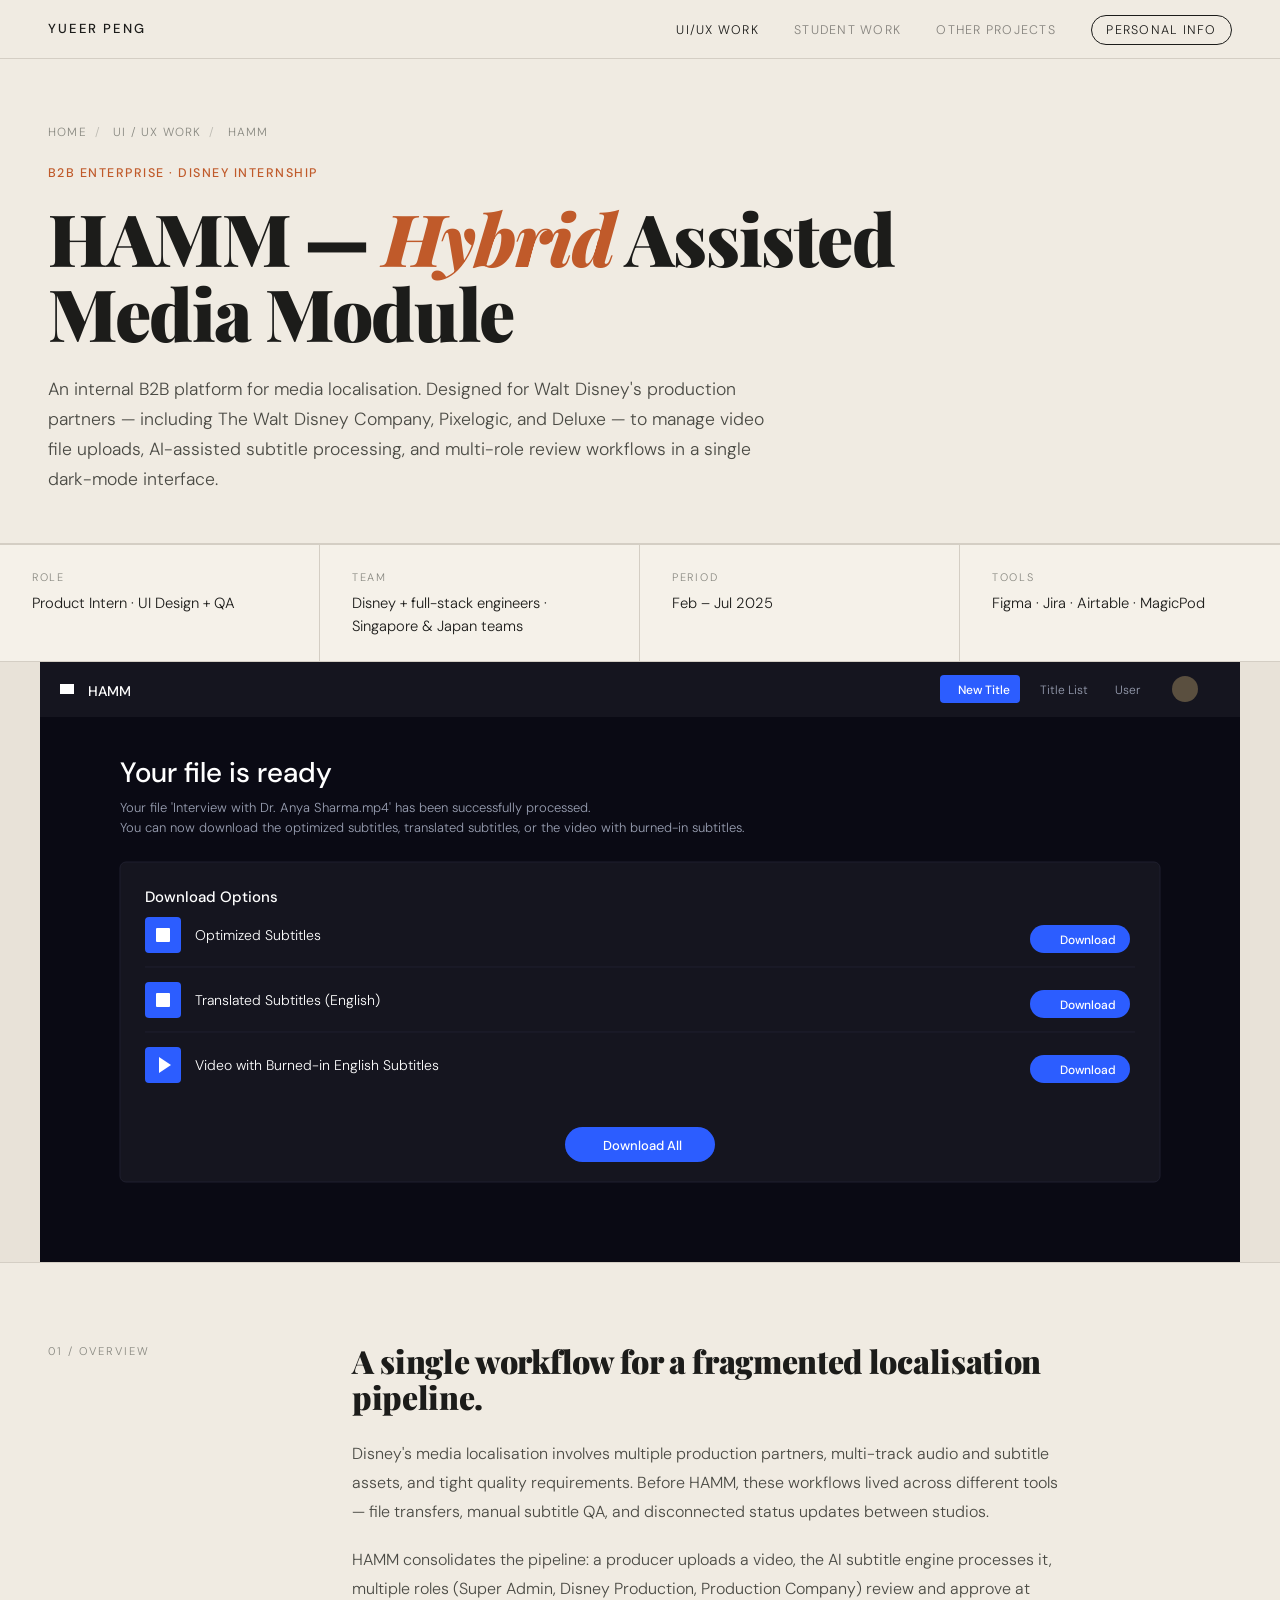
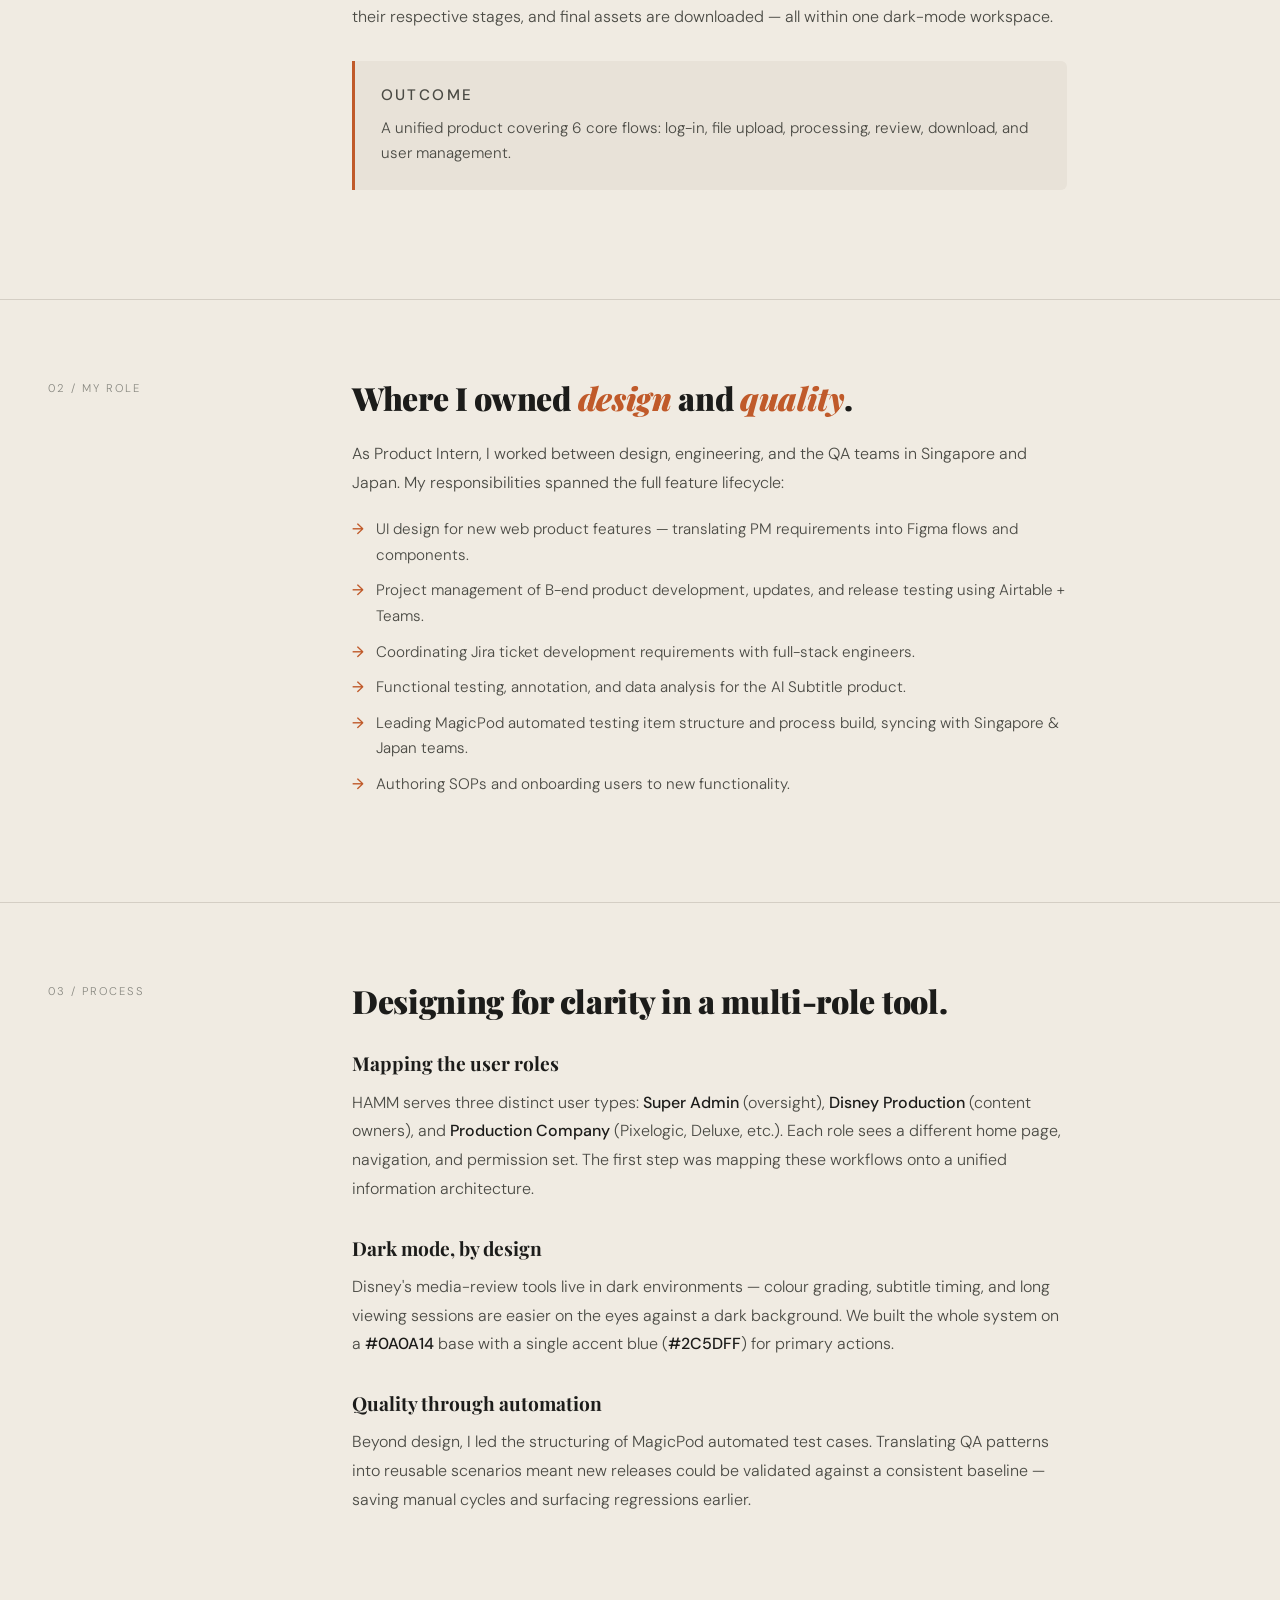
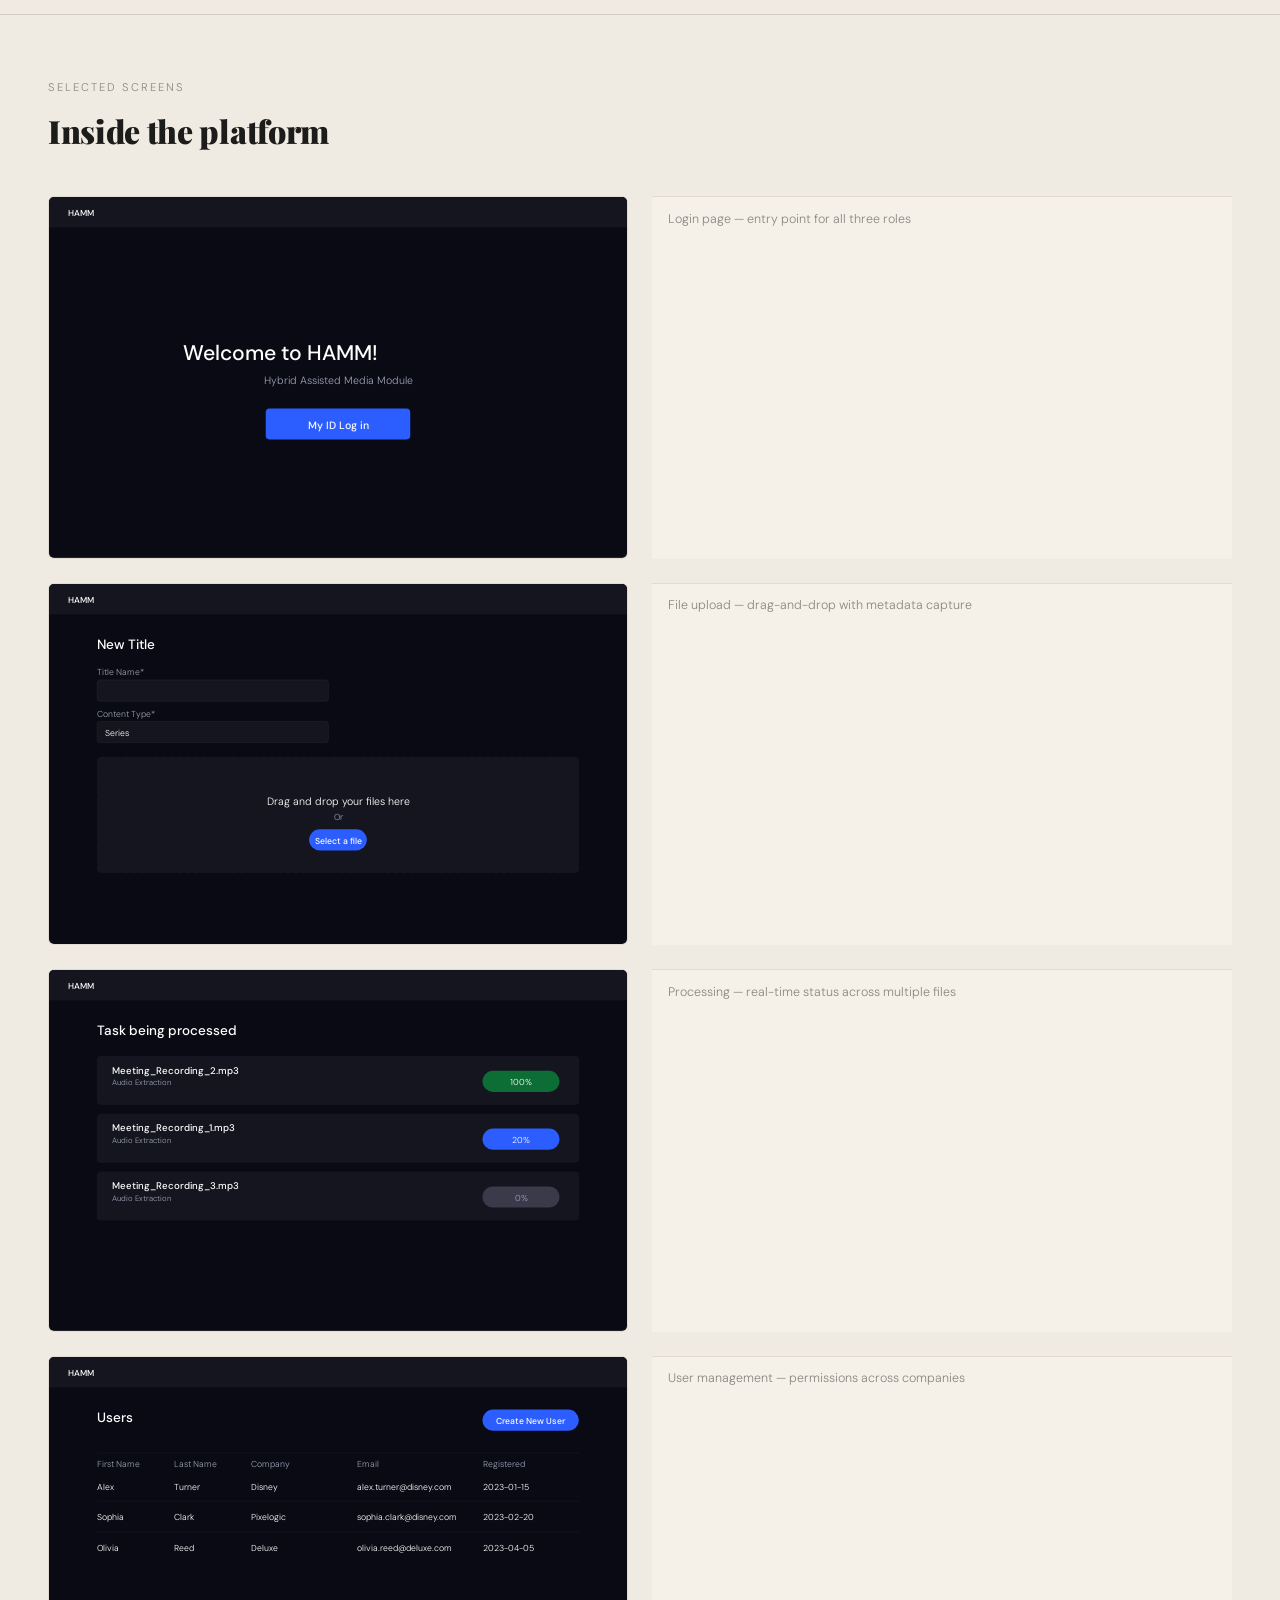
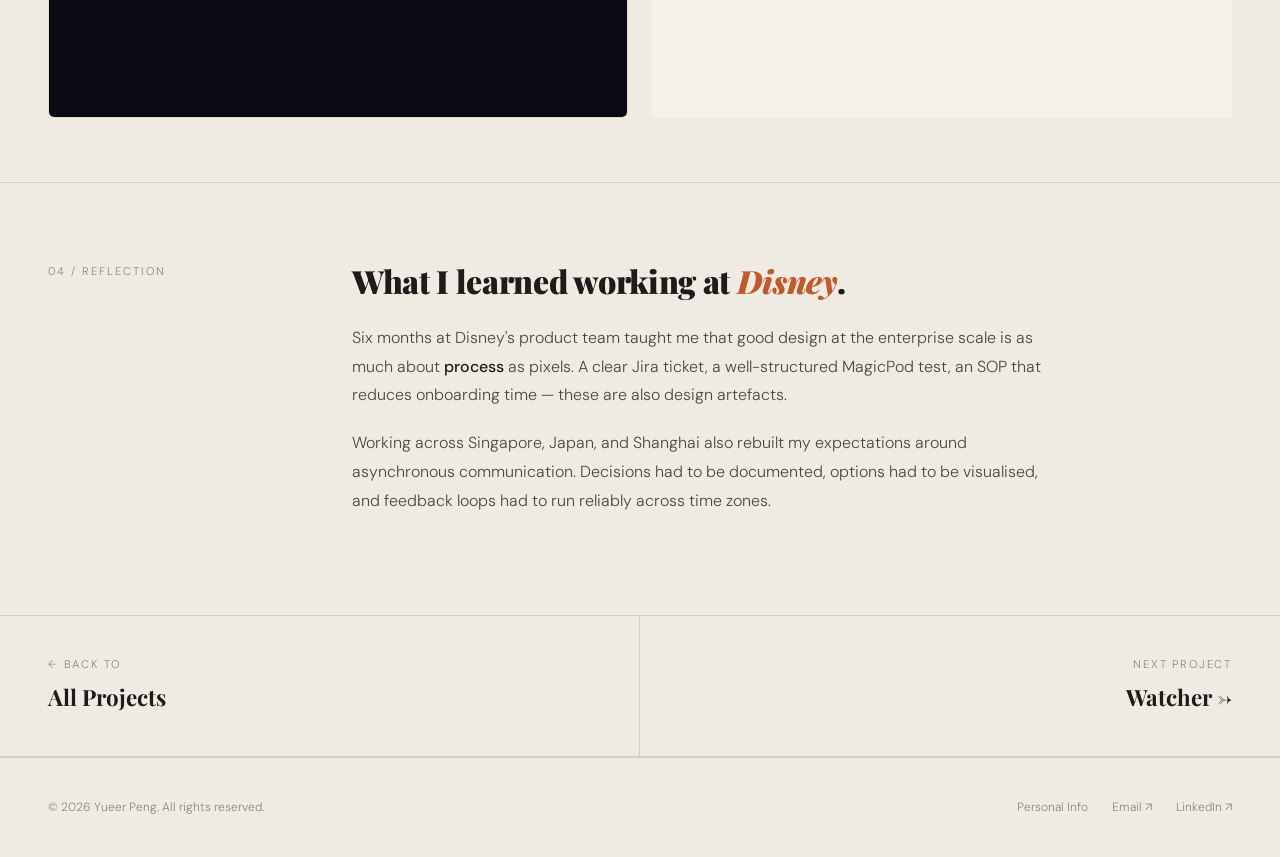
==== hamm.html @ 6745df53 "Add files via upload" ====
<!DOCTYPE html>
<html lang="en">
<head>
  <meta charset="UTF-8" />
  <meta name="viewport" content="width=device-width, initial-scale=1.0" />
  <title>HAMM — Yueer Peng</title>
  <link rel="preconnect" href="https://fonts.googleapis.com" />
  <link rel="preconnect" href="https://fonts.gstatic.com" crossorigin />
  <link href="https://fonts.googleapis.com/css2?family=Playfair+Display:ital,wght@0,700;0,900;1,900&family=DM+Sans:wght@300;400;500&display=swap" rel="stylesheet" />
  <style>
/* =========================================================
   Yueer Peng — Portfolio
   Shared stylesheet for all pages
   ========================================================= */

*, *::before, *::after { box-sizing: border-box; margin: 0; padding: 0; }

:root {
  --cream: #f0ebe2;
  --cream-soft: #f5f1e9;
  --cream-dark: #e8e2d8;
  --ink: #1c1c1a;
  --ink-mid: #4a4a44;
  --ink-muted: #888880;
  --accent: #c05a2a;
  --accent-soft: #e8d5c8;
  --border: #d4cec4;
  --border-soft: #e0dad0;
  --card: #e8e2d8;
}

html { scroll-behavior: smooth; }

body {
  background: var(--cream);
  color: var(--ink);
  font-family: 'DM Sans', sans-serif;
  font-weight: 300;
  line-height: 1.6;
  overflow-x: hidden;
}

/* =========================================================
   NAVIGATION
   ========================================================= */
nav.site-nav {
  position: sticky; top: 0; z-index: 100;
  display: flex; justify-content: space-between; align-items: center;
  padding: 1rem 3rem;
  border-bottom: 1px solid var(--border);
  background: var(--cream);
}
.nav-logo {
  font-weight: 500; font-size: 0.82rem;
  letter-spacing: 0.14em; text-transform: uppercase;
  text-decoration: none; color: var(--ink);
  transition: opacity 0.2s;
}
.nav-logo:hover { opacity: 0.65; }
.site-nav ul { list-style: none; display: flex; gap: 2.2rem; align-items: center; }
.site-nav ul a {
  text-decoration: none; color: var(--ink);
  font-size: 0.78rem; letter-spacing: 0.1em;
  text-transform: uppercase; opacity: 0.5;
  transition: opacity 0.2s;
}
.site-nav ul a:hover { opacity: 1; }
.site-nav ul a.active { opacity: 1; }
.nav-cta {
  font-size: 0.78rem !important; opacity: 1 !important;
  border: 1.5px solid var(--ink);
  border-radius: 99px;
  padding: 0.35rem 0.9rem;
  transition: background 0.2s, color 0.2s;
}
.nav-cta:hover { background: var(--ink); color: var(--cream); }

/* =========================================================
   COMMON: pills, buttons, links
   ========================================================= */
.pill {
  display: inline-block;
  border: 1.5px solid var(--ink);
  border-radius: 99px;
  padding: 0.38rem 0.95rem;
  font-size: 0.75rem; letter-spacing: 0.04em;
  transition: background 0.2s, color 0.2s;
}
.pill:hover { background: var(--ink); color: var(--cream); }

.btn {
  display: inline-flex; align-items: center; gap: 0.35rem;
  padding: 0.5rem 1.1rem;
  border: 1.5px solid var(--ink); border-radius: 99px;
  font-size: 0.74rem; letter-spacing: 0.06em;
  text-decoration: none; color: var(--ink);
  background: transparent;
  transition: background 0.2s, color 0.2s;
  cursor: pointer;
}
.btn:hover { background: var(--ink); color: var(--cream); }
.btn.filled { background: var(--ink); color: var(--cream); }
.btn.filled:hover { background: transparent; color: var(--ink); }

.text-link {
  color: var(--ink); text-decoration: none;
  opacity: 0.55; transition: opacity 0.2s;
  font-size: 0.82rem;
}
.text-link::after { content: ' ↗'; font-size: 0.7rem; }
.text-link:hover { opacity: 1; }

/* =========================================================
   SECTION HEADER (used on home + sub-pages)
   ========================================================= */
.section-header {
  padding: 3.5rem 3rem 2rem;
  border-bottom: 1px solid var(--border);
  display: flex; justify-content: space-between; align-items: baseline;
}
.section-eyebrow {
  font-size: 0.72rem; letter-spacing: 0.18em;
  text-transform: uppercase; color: var(--ink-muted);
  margin-bottom: 0.35rem;
}
.section-title {
  font-family: 'Playfair Display', serif;
  font-size: clamp(1.8rem, 3.5vw, 2.8rem);
  font-weight: 900; letter-spacing: -0.02em;
}
.section-meta { font-size: 0.8rem; color: var(--ink-muted); }

/* =========================================================
   PROJECT CARDS (home page grid)
   ========================================================= */
.projects-grid { display: grid; grid-template-columns: 1fr 1fr; }
.projects-grid--three { grid-template-columns: 1fr 1fr 1fr; }

.project-card {
  padding: 2.8rem 3rem 2.4rem;
  border-bottom: 1px solid var(--border);
  border-right: 1px solid var(--border);
  background: var(--cream);
  transition: background 0.3s;
  text-decoration: none; color: inherit;
  display: block;
}
.projects-grid > .project-card:nth-child(2n) { border-right: none; }
.projects-grid--three > .project-card:nth-child(3n) { border-right: none; }
.project-card:hover { background: var(--card); }

.card-top {
  display: flex; justify-content: space-between;
  align-items: flex-start; margin-bottom: 1.6rem;
}
.card-tag {
  font-size: 0.66rem; letter-spacing: 0.12em;
  text-transform: uppercase;
  border: 1.5px solid var(--ink); border-radius: 99px;
  padding: 0.26rem 0.75rem;
}
.card-year { font-size: 0.76rem; color: var(--ink-muted); }

.card-mockup {
  width: 100%; aspect-ratio: 16/10;
  border-radius: 6px;
  margin-bottom: 1.5rem;
  overflow: hidden; position: relative;
  transition: transform 0.4s ease;
}
.card-mockup img { width: 100%; height: 100%; object-fit: cover; }
.card-mockup svg { width: 100%; height: 100%; display: block; }
.project-card:hover .card-mockup { transform: scale(1.01); }

.card-title {
  font-weight: 400; font-size: 0.74rem;
  letter-spacing: 0.08em; text-transform: uppercase;
  color: var(--ink-mid); margin-bottom: 0.4rem;
}
.card-desc { font-size: 0.9rem; line-height: 1.6; color: var(--ink-mid); }
.card-actions { display: flex; gap: 0.5rem; flex-wrap: wrap; margin-top: 1.3rem; }

/* =========================================================
   FOOTER
   ========================================================= */
footer.site-footer {
  padding: 2.5rem 3rem;
  display: flex; justify-content: space-between; align-items: center;
  border-top: 1px solid var(--border);
}
.footer-copy { font-size: 0.75rem; color: var(--ink-muted); }
.footer-links { display: flex; gap: 1.5rem; }
.footer-links a {
  font-size: 0.75rem; color: var(--ink-muted);
  text-decoration: none; transition: color 0.2s;
}
.footer-links a:hover { color: var(--ink); }

/* =========================================================
   ANIMATIONS
   ========================================================= */
@keyframes fadeUp {
  from { opacity: 0; transform: translateY(20px); }
  to   { opacity: 1; transform: translateY(0); }
}

/* =========================================================
   RESPONSIVE
   ========================================================= */
@media (max-width: 820px) {
  nav.site-nav { padding: 1rem 1.5rem; }
  .site-nav ul { gap: 1.1rem; }
  .site-nav ul a { font-size: 0.72rem; letter-spacing: 0.08em; }
  .nav-cta { padding: 0.3rem 0.7rem; }
  .projects-grid, .projects-grid--three { grid-template-columns: 1fr; }
  .section-header { padding: 2.5rem 1.5rem 1.5rem; flex-direction: column; gap: 0.3rem; }
  .project-card { padding: 2rem 1.5rem; border-right: none !important; }
  footer.site-footer { flex-direction: column; gap: 1rem; padding: 2rem 1.5rem; text-align: center; }
}

/* =========================================================
   PROJECT CASE STUDY PAGES
   ========================================================= */
.project-page-hero {
  padding: 4rem 3rem 3rem;
  border-bottom: 1px solid var(--border);
}
.breadcrumb {
  font-size: 0.74rem; letter-spacing: 0.1em;
  text-transform: uppercase; color: var(--ink-muted);
  margin-bottom: 1.4rem;
}
.breadcrumb a {
  color: var(--ink-muted); text-decoration: none;
  transition: color 0.2s;
}
.breadcrumb a:hover { color: var(--ink); }
.breadcrumb .sep { margin: 0 0.5rem; opacity: 0.5; }

.project-tagline {
  font-size: 0.78rem; letter-spacing: 0.12em;
  text-transform: uppercase; color: var(--accent);
  margin-bottom: 1rem; font-weight: 500;
}
.project-page-title {
  font-family: 'Playfair Display', serif;
  font-size: clamp(2.5rem, 6vw, 4.5rem);
  font-weight: 900; line-height: 1.05;
  letter-spacing: -0.02em; max-width: 18ch;
  margin-bottom: 1.5rem;
  animation: fadeUp 0.8s ease both;
}
.project-page-title em { font-style: italic; color: var(--accent); }
.project-brief {
  font-size: 1.1rem; line-height: 1.7;
  color: var(--ink-mid); max-width: 60ch;
  animation: fadeUp 0.8s ease 0.1s both;
}

.project-meta {
  display: grid;
  grid-template-columns: repeat(4, 1fr);
  border-top: 1px solid var(--border);
  border-bottom: 1px solid var(--border);
  background: var(--cream-soft);
}
.meta-item {
  padding: 1.5rem 2rem;
  border-right: 1px solid var(--border);
}
.meta-item:last-child { border-right: none; }
.meta-label {
  font-size: 0.68rem; letter-spacing: 0.16em;
  text-transform: uppercase; color: var(--ink-muted);
  margin-bottom: 0.4rem;
}
.meta-value { font-size: 0.92rem; color: var(--ink); line-height: 1.5; }

.project-hero-image {
  margin: 0; border-bottom: 1px solid var(--border);
  background: var(--cream-dark);
}
.project-hero-image svg { width: 100%; height: auto; display: block; max-height: 600px; }
.project-hero-image img { width: 100%; height: auto; display: block; }

.project-content {
  padding: 5rem 3rem;
  display: grid;
  grid-template-columns: 240px 1fr;
  gap: 4rem;
  border-bottom: 1px solid var(--border);
}
.project-content + .project-content {
  border-top: none;
}
.content-label {
  font-size: 0.7rem; letter-spacing: 0.18em;
  text-transform: uppercase; color: var(--ink-muted);
  position: sticky; top: 5rem;
  align-self: start;
}
.content-body {
  max-width: 65ch;
}
.content-body h2 {
  font-family: 'Playfair Display', serif;
  font-size: clamp(1.6rem, 2.5vw, 2.2rem);
  font-weight: 900; letter-spacing: -0.01em;
  line-height: 1.15; margin-bottom: 1.5rem;
}
.content-body h2 em { font-style: italic; color: var(--accent); }
.content-body h3 {
  font-family: 'Playfair Display', serif;
  font-size: 1.2rem; font-weight: 700;
  margin: 1.8rem 0 0.6rem;
}
.content-body p {
  font-size: 1rem; line-height: 1.8;
  color: var(--ink-mid); margin-bottom: 1.2rem;
}
.content-body p strong {
  color: var(--ink); font-weight: 500;
}
.content-body ul {
  list-style: none; margin: 1rem 0 1.5rem;
}
.content-body ul li {
  font-size: 0.95rem; line-height: 1.7;
  color: var(--ink-mid); padding-left: 1.5rem;
  position: relative; margin-bottom: 0.6rem;
}
.content-body ul li::before {
  content: '→'; position: absolute; left: 0;
  color: var(--accent); font-weight: 500;
}

.callout-box {
  background: var(--cream-dark);
  border-left: 3px solid var(--accent);
  padding: 1.4rem 1.6rem;
  margin: 1.8rem 0;
  border-radius: 0 6px 6px 0;
}
.callout-box p {
  font-size: 0.95rem; line-height: 1.7;
  color: var(--ink-mid); margin-bottom: 0.4rem;
}
.callout-box p:last-child { margin-bottom: 0; }
.callout-label {
  font-size: 0.7rem; letter-spacing: 0.16em;
  text-transform: uppercase; color: var(--accent);
  margin-bottom: 0.5rem; font-weight: 500;
}

/* Visual gallery */
.project-gallery {
  padding: 4rem 3rem;
  border-bottom: 1px solid var(--border);
}
.gallery-eyebrow {
  font-size: 0.7rem; letter-spacing: 0.18em;
  text-transform: uppercase; color: var(--ink-muted);
  margin-bottom: 0.5rem;
}
.gallery-title {
  font-family: 'Playfair Display', serif;
  font-size: clamp(1.6rem, 2.5vw, 2rem);
  font-weight: 900; letter-spacing: -0.01em;
  margin-bottom: 2.5rem;
}
.gallery-grid {
  display: grid; grid-template-columns: 1fr 1fr;
  gap: 1.5rem;
}
.gallery-item {
  background: var(--cream-soft);
  border: 1px solid var(--border-soft);
  border-radius: 6px;
  overflow: hidden;
  aspect-ratio: 16/10;
  position: relative;
}
.gallery-item svg, .gallery-item img {
  width: 100%; height: 100%;
  object-fit: cover; display: block;
}
.gallery-caption {
  font-size: 0.78rem; color: var(--ink-muted);
  padding: 0.8rem 1rem;
  background: var(--cream-soft);
  border-top: 1px solid var(--border-soft);
}

/* Prev / Next nav */
.project-pagination {
  display: grid; grid-template-columns: 1fr 1fr;
  border-bottom: 1px solid var(--border);
}
.pagination-link {
  padding: 2.5rem 3rem;
  text-decoration: none; color: var(--ink);
  border-right: 1px solid var(--border);
  transition: background 0.3s;
  display: block;
}
.pagination-link:last-child { border-right: none; text-align: right; }
.pagination-link:hover { background: var(--cream-dark); }
.pagination-link .pagination-label {
  font-size: 0.7rem; letter-spacing: 0.16em;
  text-transform: uppercase; color: var(--ink-muted);
  margin-bottom: 0.4rem;
}
.pagination-link .pagination-title {
  font-family: 'Playfair Display', serif;
  font-size: 1.4rem; font-weight: 700;
}

@media (max-width: 820px) {
  .project-page-hero { padding: 2.5rem 1.5rem 2rem; }
  .project-meta { grid-template-columns: 1fr 1fr; }
  .meta-item { padding: 1.2rem 1.5rem; }
  .meta-item:nth-child(2) { border-right: none; }
  .meta-item:nth-child(odd) { border-right: 1px solid var(--border); }
  .meta-item:nth-child(1), .meta-item:nth-child(2) { border-bottom: 1px solid var(--border); }
  .project-content { padding: 3rem 1.5rem; grid-template-columns: 1fr; gap: 1.5rem; }
  .content-label { position: static; }
  .project-gallery { padding: 3rem 1.5rem; }
  .gallery-grid { grid-template-columns: 1fr; }
  .pagination-link { padding: 2rem 1.5rem; }
}

</style>
</head>
<body>

<nav class="site-nav">
  <a class="nav-logo" href="index.html">Yueer Peng</a>
  <ul>
    <li><a href="index.html#uxui" class="active">UI/UX Work</a></li>
    <li><a href="index.html#student">Student Work</a></li>
    <li><a href="index.html#other">Other Projects</a></li>
    <li><a class="nav-cta" href="info.html">Personal Info</a></li>
  </ul>
</nav>

<section class="project-page-hero">
  <p class="breadcrumb">
    <a href="index.html">Home</a><span class="sep">/</span>
    <a href="index.html#uxui">UI / UX Work</a><span class="sep">/</span>
    HAMM
  </p>
  <p class="project-tagline">B2B Enterprise · Disney Internship</p>
  <h1 class="project-page-title">HAMM — <em>Hybrid</em> Assisted Media Module</h1>
  <p class="project-brief">
    An internal B2B platform for media localisation. Designed for Walt Disney's
    production partners — including The Walt Disney Company, Pixelogic, and Deluxe —
    to manage video file uploads, AI-assisted subtitle processing, and multi-role
    review workflows in a single dark-mode interface.
  </p>
</section>

<div class="project-meta">
  <div class="meta-item">
    <p class="meta-label">Role</p>
    <p class="meta-value">Product Intern · UI Design + QA</p>
  </div>
  <div class="meta-item">
    <p class="meta-label">Team</p>
    <p class="meta-value">Disney + full-stack engineers · Singapore & Japan teams</p>
  </div>
  <div class="meta-item">
    <p class="meta-label">Period</p>
    <p class="meta-value">Feb – Jul 2025</p>
  </div>
  <div class="meta-item">
    <p class="meta-label">Tools</p>
    <p class="meta-value">Figma · Jira · Airtable · MagicPod</p>
  </div>
</div>

<div class="project-hero-image">
  <svg viewBox="0 0 1200 600" xmlns="http://www.w3.org/2000/svg" preserveAspectRatio="xMidYMid meet">
    <rect width="1200" height="600" fill="#0a0a14"/>
    <!-- Top bar -->
    <rect width="1200" height="55" fill="#15151f"/>
    <rect x="20" y="22" width="14" height="10" fill="#fff"/>
    <text x="48" y="34" font-family="DM Sans" font-size="14" fill="#fff" font-weight="500">HAMM</text>
    <rect x="900" y="13" width="80" height="28" rx="4" fill="#2c5dff"/>
    <text x="918" y="32" font-family="DM Sans" font-size="12" fill="#fff" font-weight="500">New Title</text>
    <text x="1000" y="32" font-family="DM Sans" font-size="12" fill="#9aa0b3">Title List</text>
    <text x="1075" y="32" font-family="DM Sans" font-size="12" fill="#9aa0b3">User</text>
    <circle cx="1145" cy="27" r="13" fill="#5a4f3f"/>
    <!-- Sidebar / page content -->
    <text x="80" y="120" font-family="DM Sans" font-size="28" fill="#fff" font-weight="500">Your file is ready</text>
    <text x="80" y="150" font-family="DM Sans" font-size="13" fill="#9aa0b3">Your file 'Interview with Dr. Anya Sharma.mp4' has been successfully processed.</text>
    <text x="80" y="170" font-family="DM Sans" font-size="13" fill="#9aa0b3">You can now download the optimized subtitles, translated subtitles, or the video with burned-in subtitles.</text>
    <!-- Card -->
    <rect x="80" y="200" width="1040" height="320" rx="6" fill="#15151f" stroke="#1f1f2e" stroke-width="1"/>
    <text x="105" y="240" font-family="DM Sans" font-size="15" fill="#fff" font-weight="500">Download Options</text>
    <!-- Row 1 -->
    <rect x="105" y="255" width="36" height="36" rx="4" fill="#2c5dff"/>
    <rect x="116" y="266" width="14" height="14" fill="#fff" rx="1"/>
    <text x="155" y="278" font-family="DM Sans" font-size="14" fill="#fff">Optimized Subtitles</text>
    <rect x="990" y="263" width="100" height="28" rx="14" fill="#2c5dff"/>
    <text x="1020" y="282" font-family="DM Sans" font-size="12" fill="#fff" font-weight="500">Download</text>
    <line x1="105" y1="305" x2="1095" y2="305" stroke="#1f1f2e" stroke-width="1"/>
    <!-- Row 2 -->
    <rect x="105" y="320" width="36" height="36" rx="4" fill="#2c5dff"/>
    <rect x="116" y="331" width="14" height="14" fill="#fff" rx="1"/>
    <text x="155" y="343" font-family="DM Sans" font-size="14" fill="#fff">Translated Subtitles (English)</text>
    <rect x="990" y="328" width="100" height="28" rx="14" fill="#2c5dff"/>
    <text x="1020" y="347" font-family="DM Sans" font-size="12" fill="#fff" font-weight="500">Download</text>
    <line x1="105" y1="370" x2="1095" y2="370" stroke="#1f1f2e" stroke-width="1"/>
    <!-- Row 3 -->
    <rect x="105" y="385" width="36" height="36" rx="4" fill="#2c5dff"/>
    <polygon points="119,395 119,411 131,403" fill="#fff"/>
    <text x="155" y="408" font-family="DM Sans" font-size="14" fill="#fff">Video with Burned-in English Subtitles</text>
    <rect x="990" y="393" width="100" height="28" rx="14" fill="#2c5dff"/>
    <text x="1020" y="412" font-family="DM Sans" font-size="12" fill="#fff" font-weight="500">Download</text>
    <!-- Download all -->
    <rect x="525" y="465" width="150" height="35" rx="17.5" fill="#2c5dff"/>
    <text x="563" y="488" font-family="DM Sans" font-size="13" fill="#fff" font-weight="500">Download All</text>
  </svg>
</div>

<!-- Overview -->
<section class="project-content">
  <p class="content-label">01 / Overview</p>
  <div class="content-body">
    <h2>A single workflow for a fragmented localisation pipeline.</h2>
    <p>
      Disney's media localisation involves multiple production partners, multi-track audio
      and subtitle assets, and tight quality requirements. Before HAMM, these workflows lived
      across different tools — file transfers, manual subtitle QA, and disconnected status
      updates between studios.
    </p>
    <p>
      HAMM consolidates the pipeline: a producer uploads a video, the AI subtitle engine
      processes it, multiple roles (Super Admin, Disney Production, Production Company)
      review and approve at their respective stages, and final assets are downloaded —
      all within one dark-mode workspace.
    </p>

    <div class="callout-box">
      <p class="callout-label">Outcome</p>
      <p>A unified product covering 6 core flows: log-in, file upload, processing, review, download, and user management.</p>
    </div>
  </div>
</section>

<!-- Role -->
<section class="project-content">
  <p class="content-label">02 / My Role</p>
  <div class="content-body">
    <h2>Where I owned <em>design</em> and <em>quality</em>.</h2>
    <p>
      As Product Intern, I worked between design, engineering, and the QA teams in Singapore
      and Japan. My responsibilities spanned the full feature lifecycle:
    </p>
    <ul>
      <li>UI design for new web product features — translating PM requirements into Figma flows and components.</li>
      <li>Project management of B-end product development, updates, and release testing using Airtable + Teams.</li>
      <li>Coordinating Jira ticket development requirements with full-stack engineers.</li>
      <li>Functional testing, annotation, and data analysis for the AI Subtitle product.</li>
      <li>Leading MagicPod automated testing item structure and process build, syncing with Singapore & Japan teams.</li>
      <li>Authoring SOPs and onboarding users to new functionality.</li>
    </ul>
  </div>
</section>

<!-- Process -->
<section class="project-content">
  <p class="content-label">03 / Process</p>
  <div class="content-body">
    <h2>Designing for clarity in a multi-role tool.</h2>

    <h3>Mapping the user roles</h3>
    <p>
      HAMM serves three distinct user types: <strong>Super Admin</strong> (oversight),
      <strong>Disney Production</strong> (content owners), and <strong>Production Company</strong>
      (Pixelogic, Deluxe, etc.). Each role sees a different home page, navigation, and
      permission set. The first step was mapping these workflows onto a unified information
      architecture.
    </p>

    <h3>Dark mode, by design</h3>
    <p>
      Disney's media-review tools live in dark environments — colour grading, subtitle timing,
      and long viewing sessions are easier on the eyes against a dark background. We built the
      whole system on a <strong>#0A0A14</strong> base with a single accent blue
      (<strong>#2C5DFF</strong>) for primary actions.
    </p>

    <h3>Quality through automation</h3>
    <p>
      Beyond design, I led the structuring of MagicPod automated test cases. Translating QA
      patterns into reusable scenarios meant new releases could be validated against a
      consistent baseline — saving manual cycles and surfacing regressions earlier.
    </p>
  </div>
</section>

<!-- Gallery -->
<section class="project-gallery">
  <p class="gallery-eyebrow">Selected Screens</p>
  <h2 class="gallery-title">Inside the platform</h2>
  <div class="gallery-grid">

    <div class="gallery-item">
      <svg viewBox="0 0 600 375" xmlns="http://www.w3.org/2000/svg" preserveAspectRatio="xMidYMid slice">
        <rect width="600" height="375" fill="#0a0a14"/>
        <rect width="600" height="32" fill="#15151f"/>
        <text x="20" y="20" font-family="DM Sans" font-size="9" fill="#fff" font-weight="500">HAMM</text>
        <text x="240" y="170" font-family="DM Sans" font-size="22" fill="#fff" font-weight="500" text-anchor="middle">Welcome to HAMM!</text>
        <text x="300" y="195" font-family="DM Sans" font-size="11" fill="#9aa0b3" text-anchor="middle">Hybrid Assisted Media Module</text>
        <rect x="225" y="220" width="150" height="32" rx="4" fill="#2c5dff"/>
        <text x="300" y="241" font-family="DM Sans" font-size="11" fill="#fff" font-weight="500" text-anchor="middle">My ID Log in</text>
      </svg>
    </div>
    <p class="gallery-caption">Login page — entry point for all three roles</p>

    <div class="gallery-item">
      <svg viewBox="0 0 600 375" xmlns="http://www.w3.org/2000/svg" preserveAspectRatio="xMidYMid slice">
        <rect width="600" height="375" fill="#0a0a14"/>
        <rect width="600" height="32" fill="#15151f"/>
        <text x="20" y="20" font-family="DM Sans" font-size="9" fill="#fff" font-weight="500">HAMM</text>
        <text x="50" y="68" font-family="DM Sans" font-size="14" fill="#fff" font-weight="500">New Title</text>
        <text x="50" y="95" font-family="DM Sans" font-size="9" fill="#9aa0b3">Title Name*</text>
        <rect x="50" y="100" width="240" height="22" rx="3" fill="#15151f" stroke="#2a2a3a" stroke-width="0.5"/>
        <text x="50" y="138" font-family="DM Sans" font-size="9" fill="#9aa0b3">Content Type*</text>
        <rect x="50" y="143" width="240" height="22" rx="3" fill="#15151f" stroke="#2a2a3a" stroke-width="0.5"/>
        <text x="58" y="158" font-family="DM Sans" font-size="9" fill="#fff">Series</text>
        <rect x="50" y="180" width="500" height="120" rx="4" fill="#15151f" stroke="#1f1f2e" stroke-width="0.5" stroke-dasharray="4 4"/>
        <text x="300" y="230" font-family="DM Sans" font-size="11" fill="#fff" text-anchor="middle">Drag and drop your files here</text>
        <text x="300" y="245" font-family="DM Sans" font-size="9" fill="#9aa0b3" text-anchor="middle">Or</text>
        <rect x="270" y="255" width="60" height="22" rx="11" fill="#2c5dff"/>
        <text x="300" y="270" font-family="DM Sans" font-size="9" fill="#fff" font-weight="500" text-anchor="middle">Select a file</text>
      </svg>
    </div>
    <p class="gallery-caption">File upload — drag-and-drop with metadata capture</p>

    <div class="gallery-item">
      <svg viewBox="0 0 600 375" xmlns="http://www.w3.org/2000/svg" preserveAspectRatio="xMidYMid slice">
        <rect width="600" height="375" fill="#0a0a14"/>
        <rect width="600" height="32" fill="#15151f"/>
        <text x="20" y="20" font-family="DM Sans" font-size="9" fill="#fff" font-weight="500">HAMM</text>
        <text x="50" y="68" font-family="DM Sans" font-size="14" fill="#fff" font-weight="500">Task being processed</text>
        <!-- Row 1 - completed -->
        <rect x="50" y="90" width="500" height="50" rx="4" fill="#15151f" stroke="#1f1f2e" stroke-width="0.5"/>
        <text x="65" y="108" font-family="DM Sans" font-size="10" fill="#fff" font-weight="500">Meeting_Recording_2.mp3</text>
        <text x="65" y="120" font-family="DM Sans" font-size="8" fill="#9aa0b3">Audio Extraction</text>
        <rect x="450" y="105" width="80" height="22" rx="11" fill="#0d6e35"/>
        <text x="490" y="120" font-family="DM Sans" font-size="9" fill="#fff" text-anchor="middle">100%</text>
        <!-- Row 2 - processing -->
        <rect x="50" y="150" width="500" height="50" rx="4" fill="#15151f" stroke="#1f1f2e" stroke-width="0.5"/>
        <text x="65" y="168" font-family="DM Sans" font-size="10" fill="#fff" font-weight="500">Meeting_Recording_1.mp3</text>
        <text x="65" y="180" font-family="DM Sans" font-size="8" fill="#9aa0b3">Audio Extraction</text>
        <rect x="450" y="165" width="80" height="22" rx="11" fill="#2c5dff"/>
        <text x="490" y="180" font-family="DM Sans" font-size="9" fill="#fff" text-anchor="middle">20%</text>
        <!-- Row 3 - pending -->
        <rect x="50" y="210" width="500" height="50" rx="4" fill="#15151f" stroke="#1f1f2e" stroke-width="0.5"/>
        <text x="65" y="228" font-family="DM Sans" font-size="10" fill="#fff" font-weight="500">Meeting_Recording_3.mp3</text>
        <text x="65" y="240" font-family="DM Sans" font-size="8" fill="#9aa0b3">Audio Extraction</text>
        <rect x="450" y="225" width="80" height="22" rx="11" fill="#3a3a4a"/>
        <text x="490" y="240" font-family="DM Sans" font-size="9" fill="#9aa0b3" text-anchor="middle">0%</text>
      </svg>
    </div>
    <p class="gallery-caption">Processing — real-time status across multiple files</p>

    <div class="gallery-item">
      <svg viewBox="0 0 600 375" xmlns="http://www.w3.org/2000/svg" preserveAspectRatio="xMidYMid slice">
        <rect width="600" height="375" fill="#0a0a14"/>
        <rect width="600" height="32" fill="#15151f"/>
        <text x="20" y="20" font-family="DM Sans" font-size="9" fill="#fff" font-weight="500">HAMM</text>
        <text x="50" y="68" font-family="DM Sans" font-size="14" fill="#fff" font-weight="500">Users</text>
        <rect x="450" y="55" width="100" height="22" rx="11" fill="#2c5dff"/>
        <text x="500" y="70" font-family="DM Sans" font-size="9" fill="#fff" font-weight="500" text-anchor="middle">Create New User</text>
        <line x1="50" y1="100" x2="550" y2="100" stroke="#1f1f2e" stroke-width="0.5"/>
        <text x="50" y="115" font-family="DM Sans" font-size="9" fill="#9aa0b3">First Name</text>
        <text x="130" y="115" font-family="DM Sans" font-size="9" fill="#9aa0b3">Last Name</text>
        <text x="210" y="115" font-family="DM Sans" font-size="9" fill="#9aa0b3">Company</text>
        <text x="320" y="115" font-family="DM Sans" font-size="9" fill="#9aa0b3">Email</text>
        <text x="450" y="115" font-family="DM Sans" font-size="9" fill="#9aa0b3">Registered</text>
        <text x="50" y="138" font-family="DM Sans" font-size="9" fill="#fff">Alex</text>
        <text x="130" y="138" font-family="DM Sans" font-size="9" fill="#fff">Turner</text>
        <text x="210" y="138" font-family="DM Sans" font-size="9" fill="#fff">Disney</text>
        <text x="320" y="138" font-family="DM Sans" font-size="9" fill="#fff">alex.turner@disney.com</text>
        <text x="450" y="138" font-family="DM Sans" font-size="9" fill="#fff">2023-01-15</text>
        <line x1="50" y1="150" x2="550" y2="150" stroke="#1f1f2e" stroke-width="0.5"/>
        <text x="50" y="170" font-family="DM Sans" font-size="9" fill="#fff">Sophia</text>
        <text x="130" y="170" font-family="DM Sans" font-size="9" fill="#fff">Clark</text>
        <text x="210" y="170" font-family="DM Sans" font-size="9" fill="#fff">Pixelogic</text>
        <text x="320" y="170" font-family="DM Sans" font-size="9" fill="#fff">sophia.clark@disney.com</text>
        <text x="450" y="170" font-family="DM Sans" font-size="9" fill="#fff">2023-02-20</text>
        <line x1="50" y1="182" x2="550" y2="182" stroke="#1f1f2e" stroke-width="0.5"/>
        <text x="50" y="202" font-family="DM Sans" font-size="9" fill="#fff">Olivia</text>
        <text x="130" y="202" font-family="DM Sans" font-size="9" fill="#fff">Reed</text>
        <text x="210" y="202" font-family="DM Sans" font-size="9" fill="#fff">Deluxe</text>
        <text x="320" y="202" font-family="DM Sans" font-size="9" fill="#fff">olivia.reed@deluxe.com</text>
        <text x="450" y="202" font-family="DM Sans" font-size="9" fill="#fff">2023-04-05</text>
      </svg>
    </div>
    <p class="gallery-caption">User management — permissions across companies</p>

  </div>
</section>

<!-- Reflection -->
<section class="project-content">
  <p class="content-label">04 / Reflection</p>
  <div class="content-body">
    <h2>What I learned working at <em>Disney</em>.</h2>
    <p>
      Six months at Disney's product team taught me that good design at the enterprise scale
      is as much about <strong>process</strong> as pixels. A clear Jira ticket, a well-structured
      MagicPod test, an SOP that reduces onboarding time — these are also design artefacts.
    </p>
    <p>
      Working across Singapore, Japan, and Shanghai also rebuilt my expectations around
      asynchronous communication. Decisions had to be documented, options had to be visualised,
      and feedback loops had to run reliably across time zones.
    </p>
  </div>
</section>

<!-- Pagination -->
<nav class="project-pagination">
  <a class="pagination-link" href="index.html">
    <p class="pagination-label">← Back to</p>
    <p class="pagination-title">All Projects</p>
  </a>
  <a class="pagination-link" href="watcher.html">
    <p class="pagination-label">Next project</p>
    <p class="pagination-title">Watcher →</p>
  </a>
</nav>

<footer class="site-footer">
  <span class="footer-copy">© 2026 Yueer Peng. All rights reserved.</span>
  <div class="footer-links">
    <a href="info.html">Personal Info</a>
    <a href="mailto:2434063@tongji.edu.cn">Email ↗</a>
    <a href="https://www.linkedin.com" target="_blank">LinkedIn ↗</a>
  </div>
</footer>

</body>
</html>
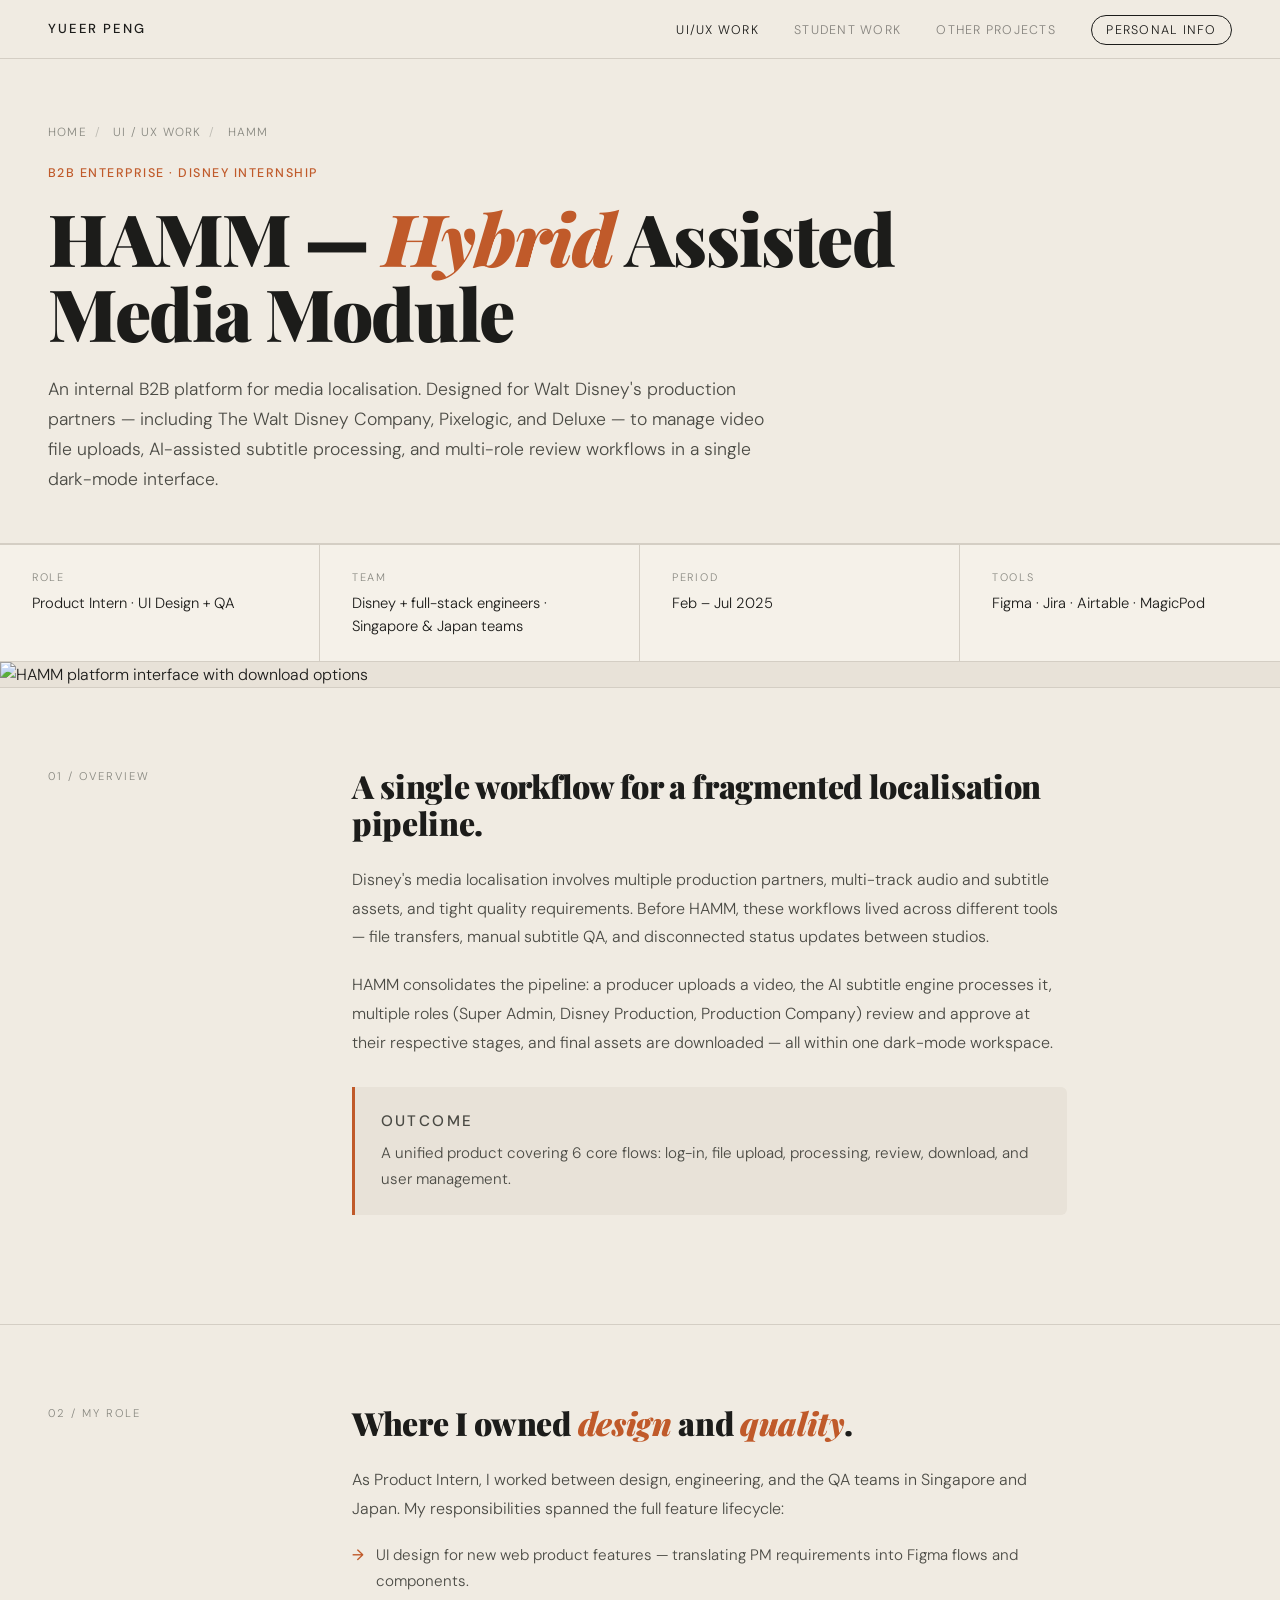
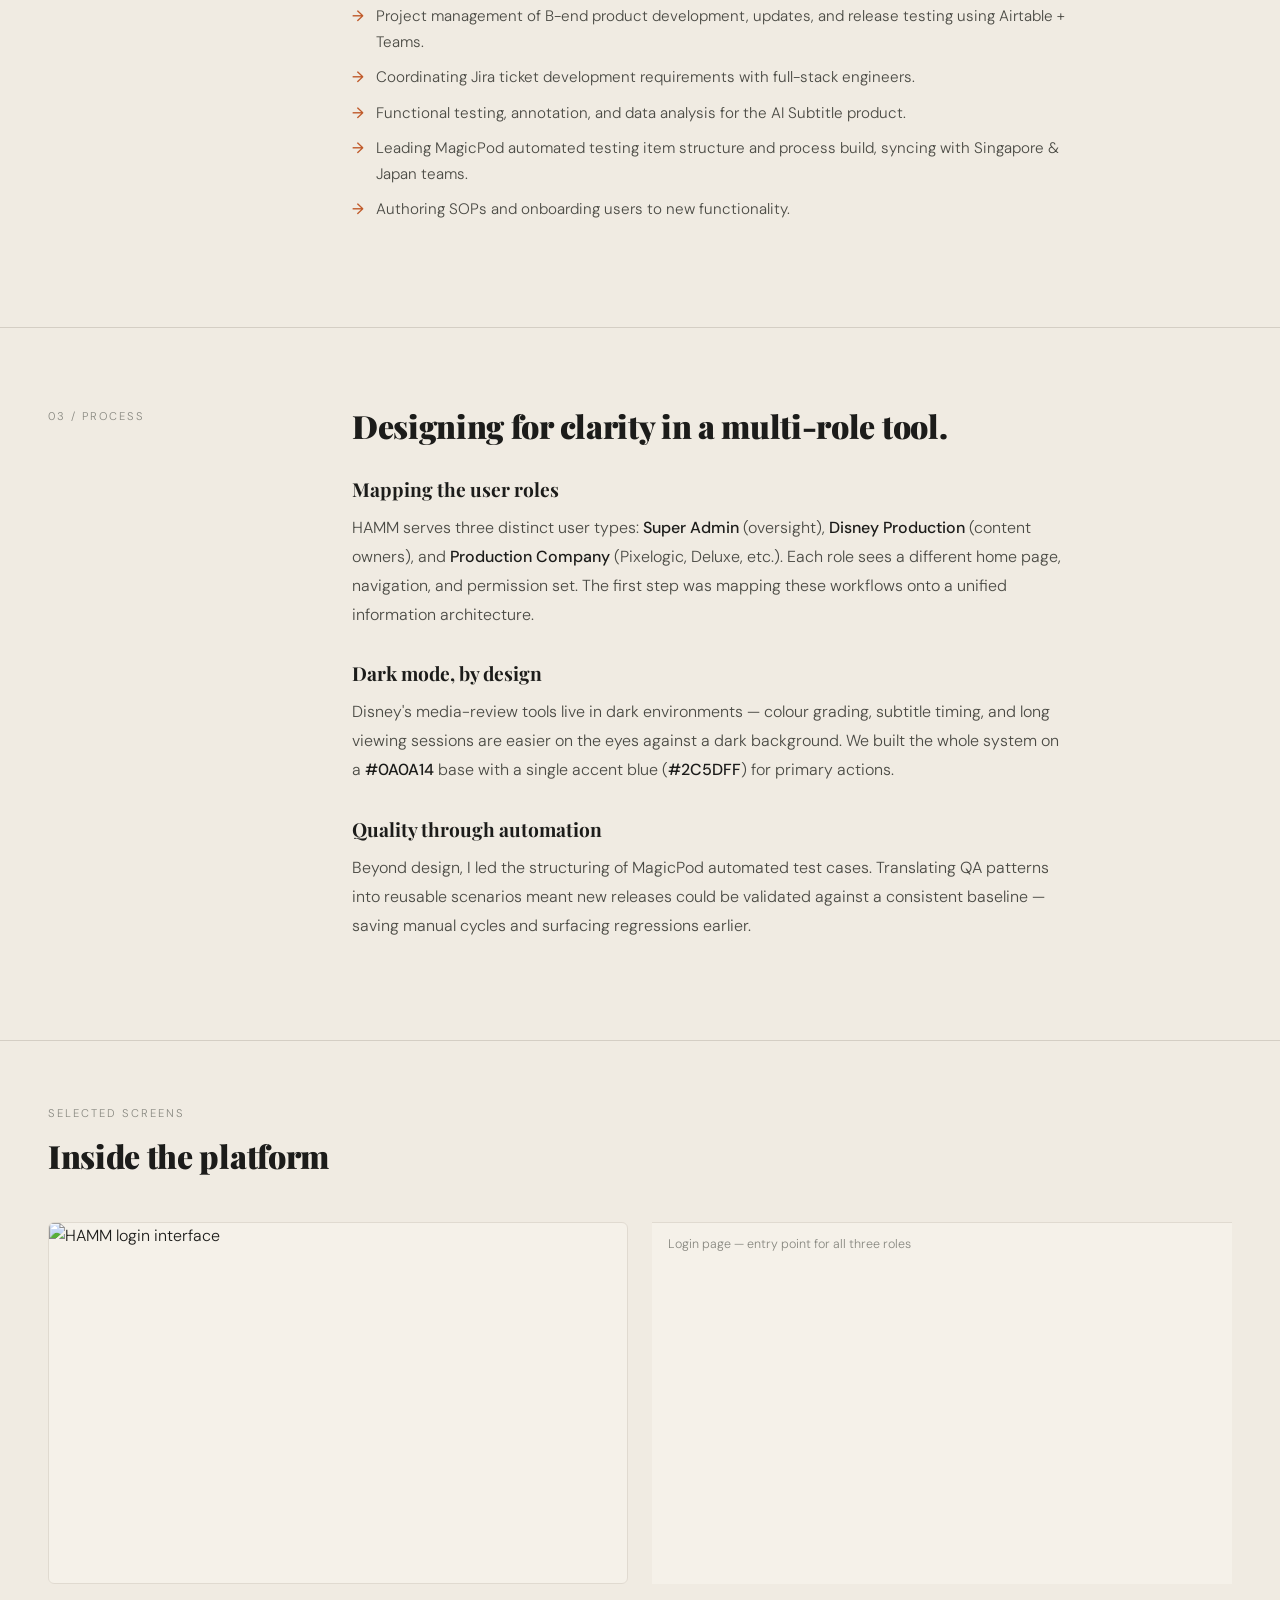
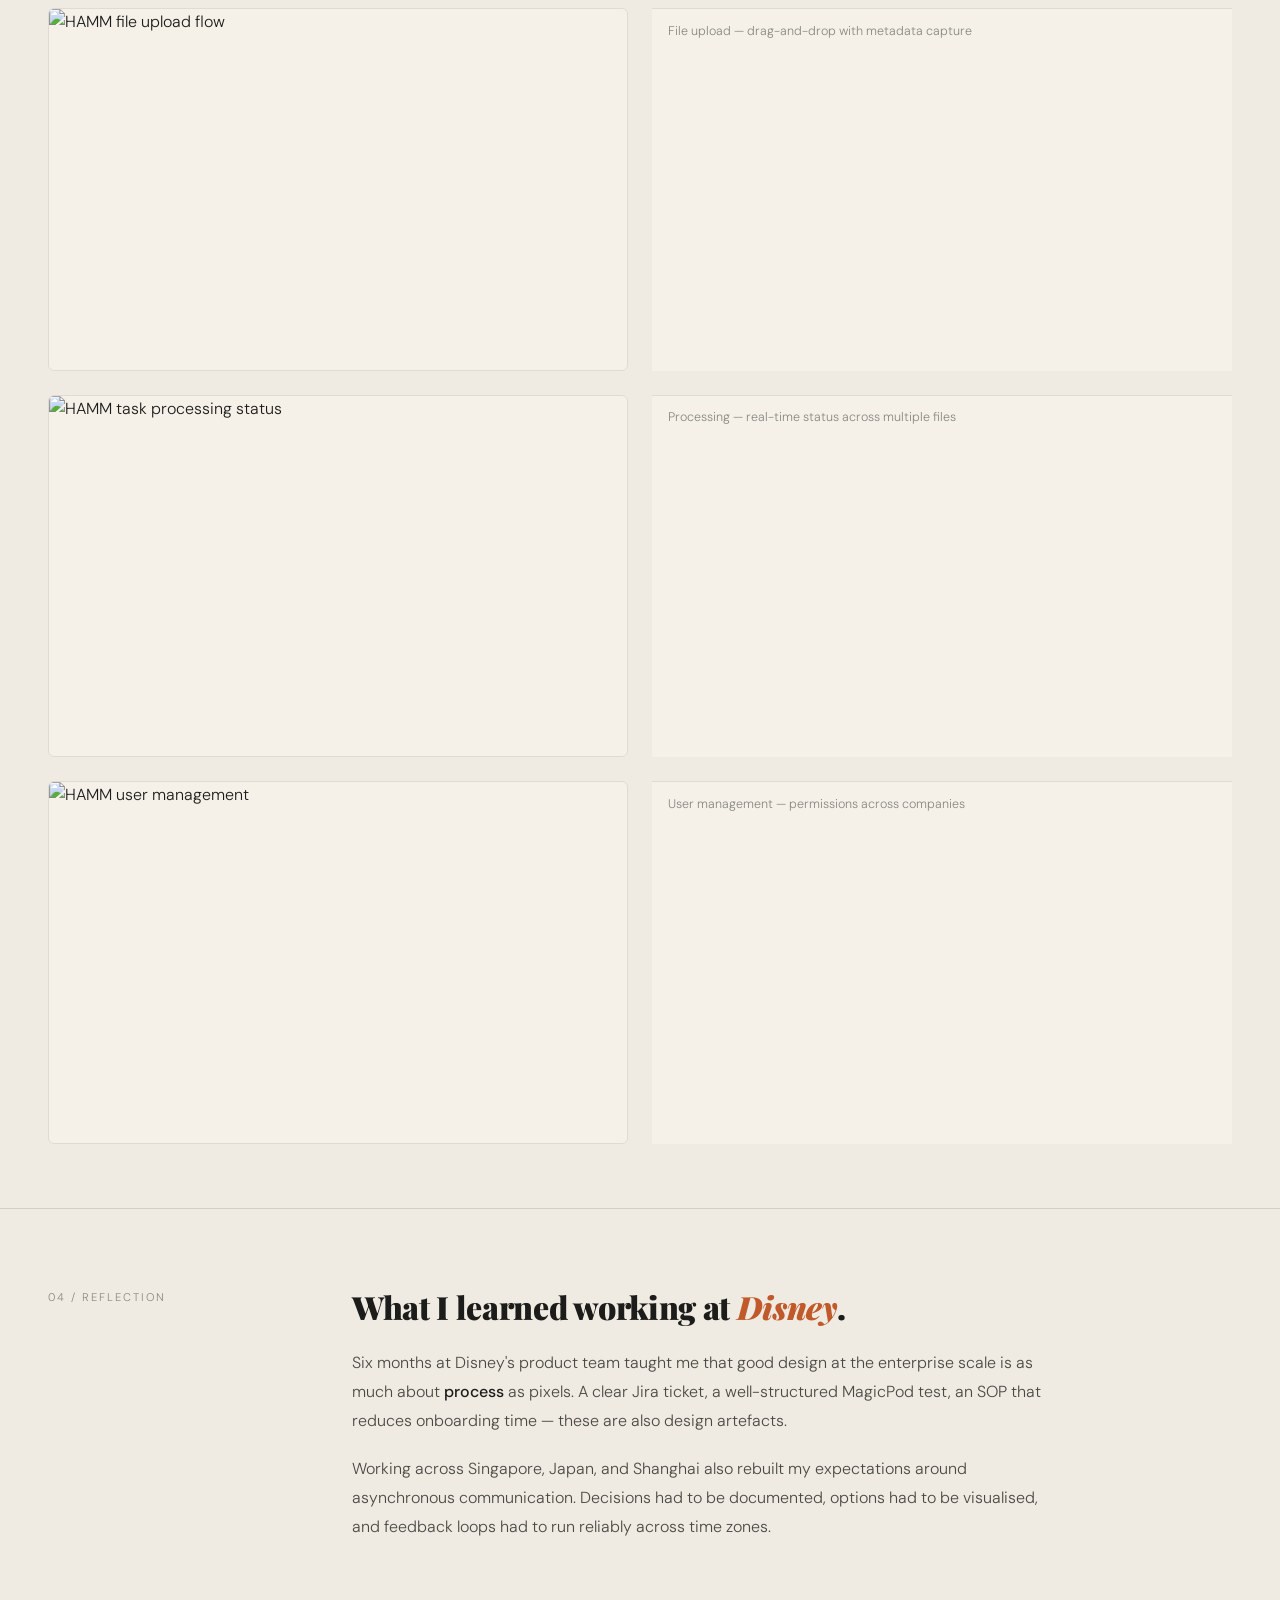
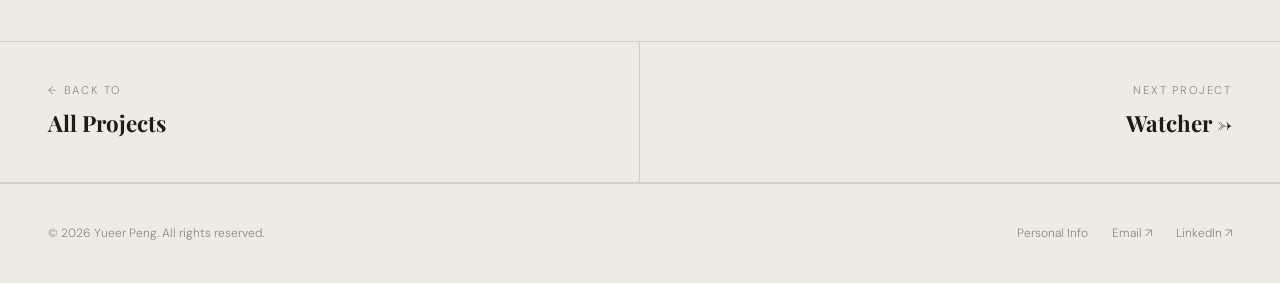
==== commit 6d080333: "Add files via upload" ====
--- a/hamm.html
+++ b/hamm.html
@@ -479,51 +479,9 @@
 </div>
 
 <div class="project-hero-image">
-  <svg viewBox="0 0 1200 600" xmlns="http://www.w3.org/2000/svg" preserveAspectRatio="xMidYMid meet">
-    <rect width="1200" height="600" fill="#0a0a14"/>
-    <!-- Top bar -->
-    <rect width="1200" height="55" fill="#15151f"/>
-    <rect x="20" y="22" width="14" height="10" fill="#fff"/>
-    <text x="48" y="34" font-family="DM Sans" font-size="14" fill="#fff" font-weight="500">HAMM</text>
-    <rect x="900" y="13" width="80" height="28" rx="4" fill="#2c5dff"/>
-    <text x="918" y="32" font-family="DM Sans" font-size="12" fill="#fff" font-weight="500">New Title</text>
-    <text x="1000" y="32" font-family="DM Sans" font-size="12" fill="#9aa0b3">Title List</text>
-    <text x="1075" y="32" font-family="DM Sans" font-size="12" fill="#9aa0b3">User</text>
-    <circle cx="1145" cy="27" r="13" fill="#5a4f3f"/>
-    <!-- Sidebar / page content -->
-    <text x="80" y="120" font-family="DM Sans" font-size="28" fill="#fff" font-weight="500">Your file is ready</text>
-    <text x="80" y="150" font-family="DM Sans" font-size="13" fill="#9aa0b3">Your file 'Interview with Dr. Anya Sharma.mp4' has been successfully processed.</text>
-    <text x="80" y="170" font-family="DM Sans" font-size="13" fill="#9aa0b3">You can now download the optimized subtitles, translated subtitles, or the video with burned-in subtitles.</text>
-    <!-- Card -->
-    <rect x="80" y="200" width="1040" height="320" rx="6" fill="#15151f" stroke="#1f1f2e" stroke-width="1"/>
-    <text x="105" y="240" font-family="DM Sans" font-size="15" fill="#fff" font-weight="500">Download Options</text>
-    <!-- Row 1 -->
-    <rect x="105" y="255" width="36" height="36" rx="4" fill="#2c5dff"/>
-    <rect x="116" y="266" width="14" height="14" fill="#fff" rx="1"/>
-    <text x="155" y="278" font-family="DM Sans" font-size="14" fill="#fff">Optimized Subtitles</text>
-    <rect x="990" y="263" width="100" height="28" rx="14" fill="#2c5dff"/>
-    <text x="1020" y="282" font-family="DM Sans" font-size="12" fill="#fff" font-weight="500">Download</text>
-    <line x1="105" y1="305" x2="1095" y2="305" stroke="#1f1f2e" stroke-width="1"/>
-    <!-- Row 2 -->
-    <rect x="105" y="320" width="36" height="36" rx="4" fill="#2c5dff"/>
-    <rect x="116" y="331" width="14" height="14" fill="#fff" rx="1"/>
-    <text x="155" y="343" font-family="DM Sans" font-size="14" fill="#fff">Translated Subtitles (English)</text>
-    <rect x="990" y="328" width="100" height="28" rx="14" fill="#2c5dff"/>
-    <text x="1020" y="347" font-family="DM Sans" font-size="12" fill="#fff" font-weight="500">Download</text>
-    <line x1="105" y1="370" x2="1095" y2="370" stroke="#1f1f2e" stroke-width="1"/>
-    <!-- Row 3 -->
-    <rect x="105" y="385" width="36" height="36" rx="4" fill="#2c5dff"/>
-    <polygon points="119,395 119,411 131,403" fill="#fff"/>
-    <text x="155" y="408" font-family="DM Sans" font-size="14" fill="#fff">Video with Burned-in English Subtitles</text>
-    <rect x="990" y="393" width="100" height="28" rx="14" fill="#2c5dff"/>
-    <text x="1020" y="412" font-family="DM Sans" font-size="12" fill="#fff" font-weight="500">Download</text>
-    <!-- Download all -->
-    <rect x="525" y="465" width="150" height="35" rx="17.5" fill="#2c5dff"/>
-    <text x="563" y="488" font-family="DM Sans" font-size="13" fill="#fff" font-weight="500">Download All</text>
-  </svg>
+  <img src="images/hamm-hero.png" alt="HAMM platform interface with download options" />
 </div>
 
-<!-- Overview -->
 <section class="project-content">
   <p class="content-label">01 / Overview</p>
   <div class="content-body">
@@ -548,7 +506,6 @@
   </div>
 </section>
 
-<!-- Role -->
 <section class="project-content">
   <p class="content-label">02 / My Role</p>
   <div class="content-body">
@@ -568,7 +525,6 @@
   </div>
 </section>
 
-<!-- Process -->
 <section class="project-content">
   <p class="content-label">03 / Process</p>
   <div class="content-body">
@@ -600,112 +556,34 @@
   </div>
 </section>
 
-<!-- Gallery -->
 <section class="project-gallery">
   <p class="gallery-eyebrow">Selected Screens</p>
   <h2 class="gallery-title">Inside the platform</h2>
   <div class="gallery-grid">
 
     <div class="gallery-item">
-      <svg viewBox="0 0 600 375" xmlns="http://www.w3.org/2000/svg" preserveAspectRatio="xMidYMid slice">
-        <rect width="600" height="375" fill="#0a0a14"/>
-        <rect width="600" height="32" fill="#15151f"/>
-        <text x="20" y="20" font-family="DM Sans" font-size="9" fill="#fff" font-weight="500">HAMM</text>
-        <text x="240" y="170" font-family="DM Sans" font-size="22" fill="#fff" font-weight="500" text-anchor="middle">Welcome to HAMM!</text>
-        <text x="300" y="195" font-family="DM Sans" font-size="11" fill="#9aa0b3" text-anchor="middle">Hybrid Assisted Media Module</text>
-        <rect x="225" y="220" width="150" height="32" rx="4" fill="#2c5dff"/>
-        <text x="300" y="241" font-family="DM Sans" font-size="11" fill="#fff" font-weight="500" text-anchor="middle">My ID Log in</text>
-      </svg>
+      <img src="images/hamm-login.png" alt="HAMM login interface" />
     </div>
     <p class="gallery-caption">Login page — entry point for all three roles</p>
 
     <div class="gallery-item">
-      <svg viewBox="0 0 600 375" xmlns="http://www.w3.org/2000/svg" preserveAspectRatio="xMidYMid slice">
-        <rect width="600" height="375" fill="#0a0a14"/>
-        <rect width="600" height="32" fill="#15151f"/>
-        <text x="20" y="20" font-family="DM Sans" font-size="9" fill="#fff" font-weight="500">HAMM</text>
-        <text x="50" y="68" font-family="DM Sans" font-size="14" fill="#fff" font-weight="500">New Title</text>
-        <text x="50" y="95" font-family="DM Sans" font-size="9" fill="#9aa0b3">Title Name*</text>
-        <rect x="50" y="100" width="240" height="22" rx="3" fill="#15151f" stroke="#2a2a3a" stroke-width="0.5"/>
-        <text x="50" y="138" font-family="DM Sans" font-size="9" fill="#9aa0b3">Content Type*</text>
-        <rect x="50" y="143" width="240" height="22" rx="3" fill="#15151f" stroke="#2a2a3a" stroke-width="0.5"/>
-        <text x="58" y="158" font-family="DM Sans" font-size="9" fill="#fff">Series</text>
-        <rect x="50" y="180" width="500" height="120" rx="4" fill="#15151f" stroke="#1f1f2e" stroke-width="0.5" stroke-dasharray="4 4"/>
-        <text x="300" y="230" font-family="DM Sans" font-size="11" fill="#fff" text-anchor="middle">Drag and drop your files here</text>
-        <text x="300" y="245" font-family="DM Sans" font-size="9" fill="#9aa0b3" text-anchor="middle">Or</text>
-        <rect x="270" y="255" width="60" height="22" rx="11" fill="#2c5dff"/>
-        <text x="300" y="270" font-family="DM Sans" font-size="9" fill="#fff" font-weight="500" text-anchor="middle">Select a file</text>
-      </svg>
+      <img src="images/hamm-upload.png" alt="HAMM file upload flow" />
     </div>
     <p class="gallery-caption">File upload — drag-and-drop with metadata capture</p>
 
     <div class="gallery-item">
-      <svg viewBox="0 0 600 375" xmlns="http://www.w3.org/2000/svg" preserveAspectRatio="xMidYMid slice">
-        <rect width="600" height="375" fill="#0a0a14"/>
-        <rect width="600" height="32" fill="#15151f"/>
-        <text x="20" y="20" font-family="DM Sans" font-size="9" fill="#fff" font-weight="500">HAMM</text>
-        <text x="50" y="68" font-family="DM Sans" font-size="14" fill="#fff" font-weight="500">Task being processed</text>
-        <!-- Row 1 - completed -->
-        <rect x="50" y="90" width="500" height="50" rx="4" fill="#15151f" stroke="#1f1f2e" stroke-width="0.5"/>
-        <text x="65" y="108" font-family="DM Sans" font-size="10" fill="#fff" font-weight="500">Meeting_Recording_2.mp3</text>
-        <text x="65" y="120" font-family="DM Sans" font-size="8" fill="#9aa0b3">Audio Extraction</text>
-        <rect x="450" y="105" width="80" height="22" rx="11" fill="#0d6e35"/>
-        <text x="490" y="120" font-family="DM Sans" font-size="9" fill="#fff" text-anchor="middle">100%</text>
-        <!-- Row 2 - processing -->
-        <rect x="50" y="150" width="500" height="50" rx="4" fill="#15151f" stroke="#1f1f2e" stroke-width="0.5"/>
-        <text x="65" y="168" font-family="DM Sans" font-size="10" fill="#fff" font-weight="500">Meeting_Recording_1.mp3</text>
-        <text x="65" y="180" font-family="DM Sans" font-size="8" fill="#9aa0b3">Audio Extraction</text>
-        <rect x="450" y="165" width="80" height="22" rx="11" fill="#2c5dff"/>
-        <text x="490" y="180" font-family="DM Sans" font-size="9" fill="#fff" text-anchor="middle">20%</text>
-        <!-- Row 3 - pending -->
-        <rect x="50" y="210" width="500" height="50" rx="4" fill="#15151f" stroke="#1f1f2e" stroke-width="0.5"/>
-        <text x="65" y="228" font-family="DM Sans" font-size="10" fill="#fff" font-weight="500">Meeting_Recording_3.mp3</text>
-        <text x="65" y="240" font-family="DM Sans" font-size="8" fill="#9aa0b3">Audio Extraction</text>
-        <rect x="450" y="225" width="80" height="22" rx="11" fill="#3a3a4a"/>
-        <text x="490" y="240" font-family="DM Sans" font-size="9" fill="#9aa0b3" text-anchor="middle">0%</text>
-      </svg>
+      <img src="images/hamm-processing.png" alt="HAMM task processing status" />
     </div>
     <p class="gallery-caption">Processing — real-time status across multiple files</p>
 
     <div class="gallery-item">
-      <svg viewBox="0 0 600 375" xmlns="http://www.w3.org/2000/svg" preserveAspectRatio="xMidYMid slice">
-        <rect width="600" height="375" fill="#0a0a14"/>
-        <rect width="600" height="32" fill="#15151f"/>
-        <text x="20" y="20" font-family="DM Sans" font-size="9" fill="#fff" font-weight="500">HAMM</text>
-        <text x="50" y="68" font-family="DM Sans" font-size="14" fill="#fff" font-weight="500">Users</text>
-        <rect x="450" y="55" width="100" height="22" rx="11" fill="#2c5dff"/>
-        <text x="500" y="70" font-family="DM Sans" font-size="9" fill="#fff" font-weight="500" text-anchor="middle">Create New User</text>
-        <line x1="50" y1="100" x2="550" y2="100" stroke="#1f1f2e" stroke-width="0.5"/>
-        <text x="50" y="115" font-family="DM Sans" font-size="9" fill="#9aa0b3">First Name</text>
-        <text x="130" y="115" font-family="DM Sans" font-size="9" fill="#9aa0b3">Last Name</text>
-        <text x="210" y="115" font-family="DM Sans" font-size="9" fill="#9aa0b3">Company</text>
-        <text x="320" y="115" font-family="DM Sans" font-size="9" fill="#9aa0b3">Email</text>
-        <text x="450" y="115" font-family="DM Sans" font-size="9" fill="#9aa0b3">Registered</text>
-        <text x="50" y="138" font-family="DM Sans" font-size="9" fill="#fff">Alex</text>
-        <text x="130" y="138" font-family="DM Sans" font-size="9" fill="#fff">Turner</text>
-        <text x="210" y="138" font-family="DM Sans" font-size="9" fill="#fff">Disney</text>
-        <text x="320" y="138" font-family="DM Sans" font-size="9" fill="#fff">alex.turner@disney.com</text>
-        <text x="450" y="138" font-family="DM Sans" font-size="9" fill="#fff">2023-01-15</text>
-        <line x1="50" y1="150" x2="550" y2="150" stroke="#1f1f2e" stroke-width="0.5"/>
-        <text x="50" y="170" font-family="DM Sans" font-size="9" fill="#fff">Sophia</text>
-        <text x="130" y="170" font-family="DM Sans" font-size="9" fill="#fff">Clark</text>
-        <text x="210" y="170" font-family="DM Sans" font-size="9" fill="#fff">Pixelogic</text>
-        <text x="320" y="170" font-family="DM Sans" font-size="9" fill="#fff">sophia.clark@disney.com</text>
-        <text x="450" y="170" font-family="DM Sans" font-size="9" fill="#fff">2023-02-20</text>
-        <line x1="50" y1="182" x2="550" y2="182" stroke="#1f1f2e" stroke-width="0.5"/>
-        <text x="50" y="202" font-family="DM Sans" font-size="9" fill="#fff">Olivia</text>
-        <text x="130" y="202" font-family="DM Sans" font-size="9" fill="#fff">Reed</text>
-        <text x="210" y="202" font-family="DM Sans" font-size="9" fill="#fff">Deluxe</text>
-        <text x="320" y="202" font-family="DM Sans" font-size="9" fill="#fff">olivia.reed@deluxe.com</text>
-        <text x="450" y="202" font-family="DM Sans" font-size="9" fill="#fff">2023-04-05</text>
-      </svg>
+      <img src="images/hamm-users.png" alt="HAMM user management" />
     </div>
     <p class="gallery-caption">User management — permissions across companies</p>
 
   </div>
 </section>
 
-<!-- Reflection -->
 <section class="project-content">
   <p class="content-label">04 / Reflection</p>
   <div class="content-body">
@@ -723,7 +601,6 @@
   </div>
 </section>
 
-<!-- Pagination -->
 <nav class="project-pagination">
   <a class="pagination-link" href="index.html">
     <p class="pagination-label">← Back to</p>
@@ -745,4 +622,4 @@
 </footer>
 
 </body>
-</html>
+</html>
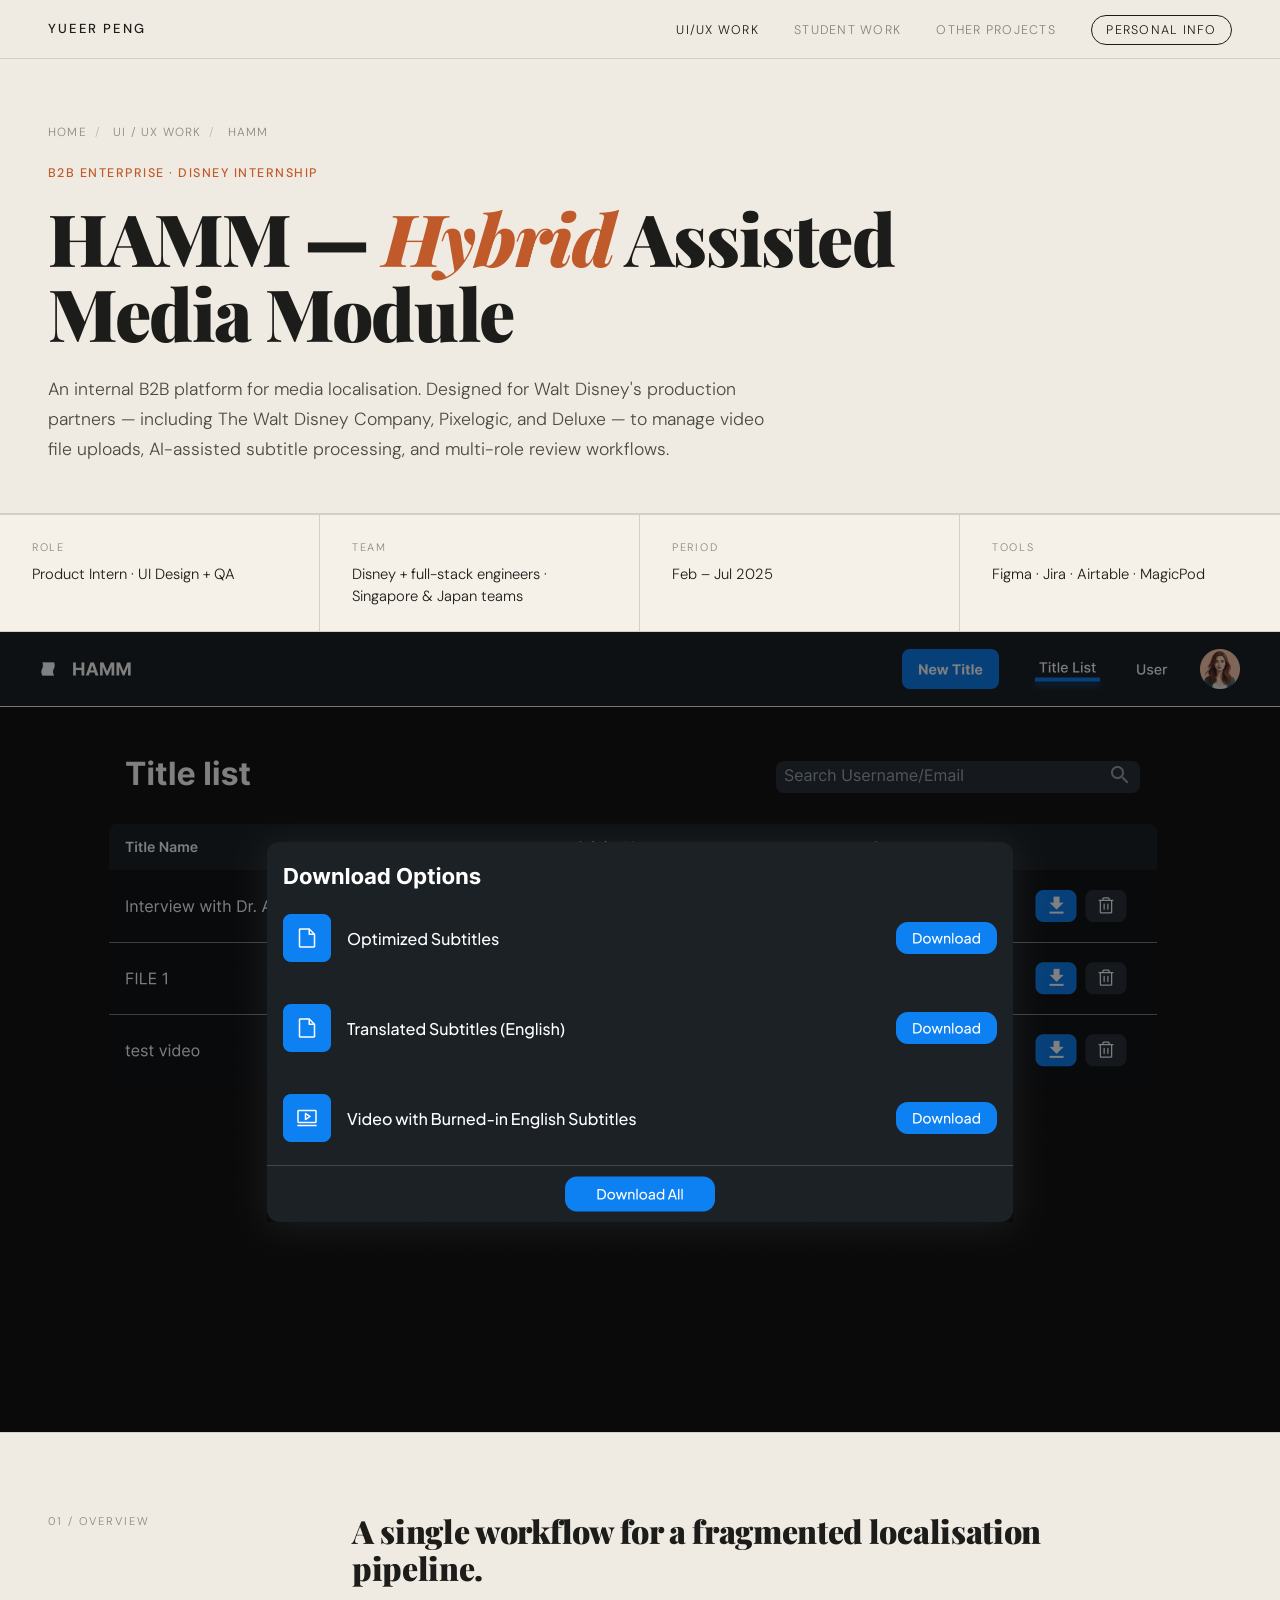
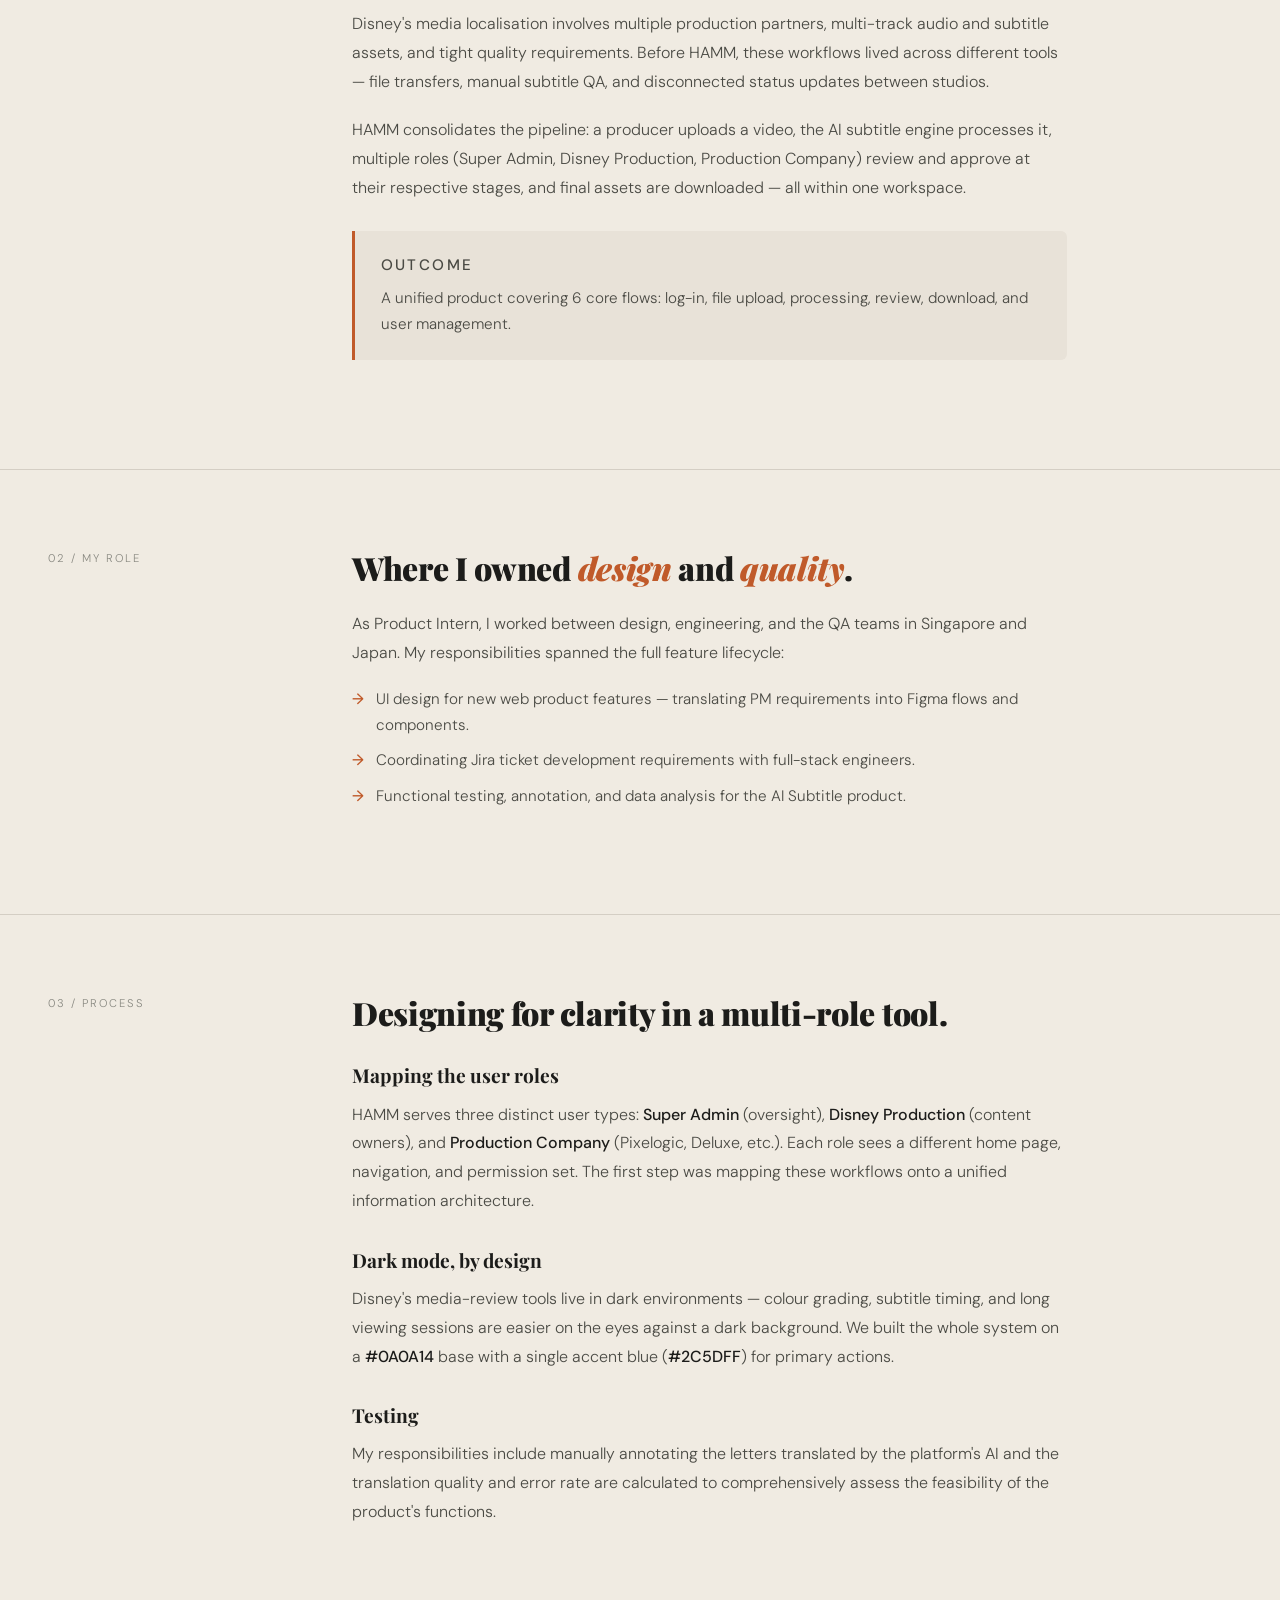
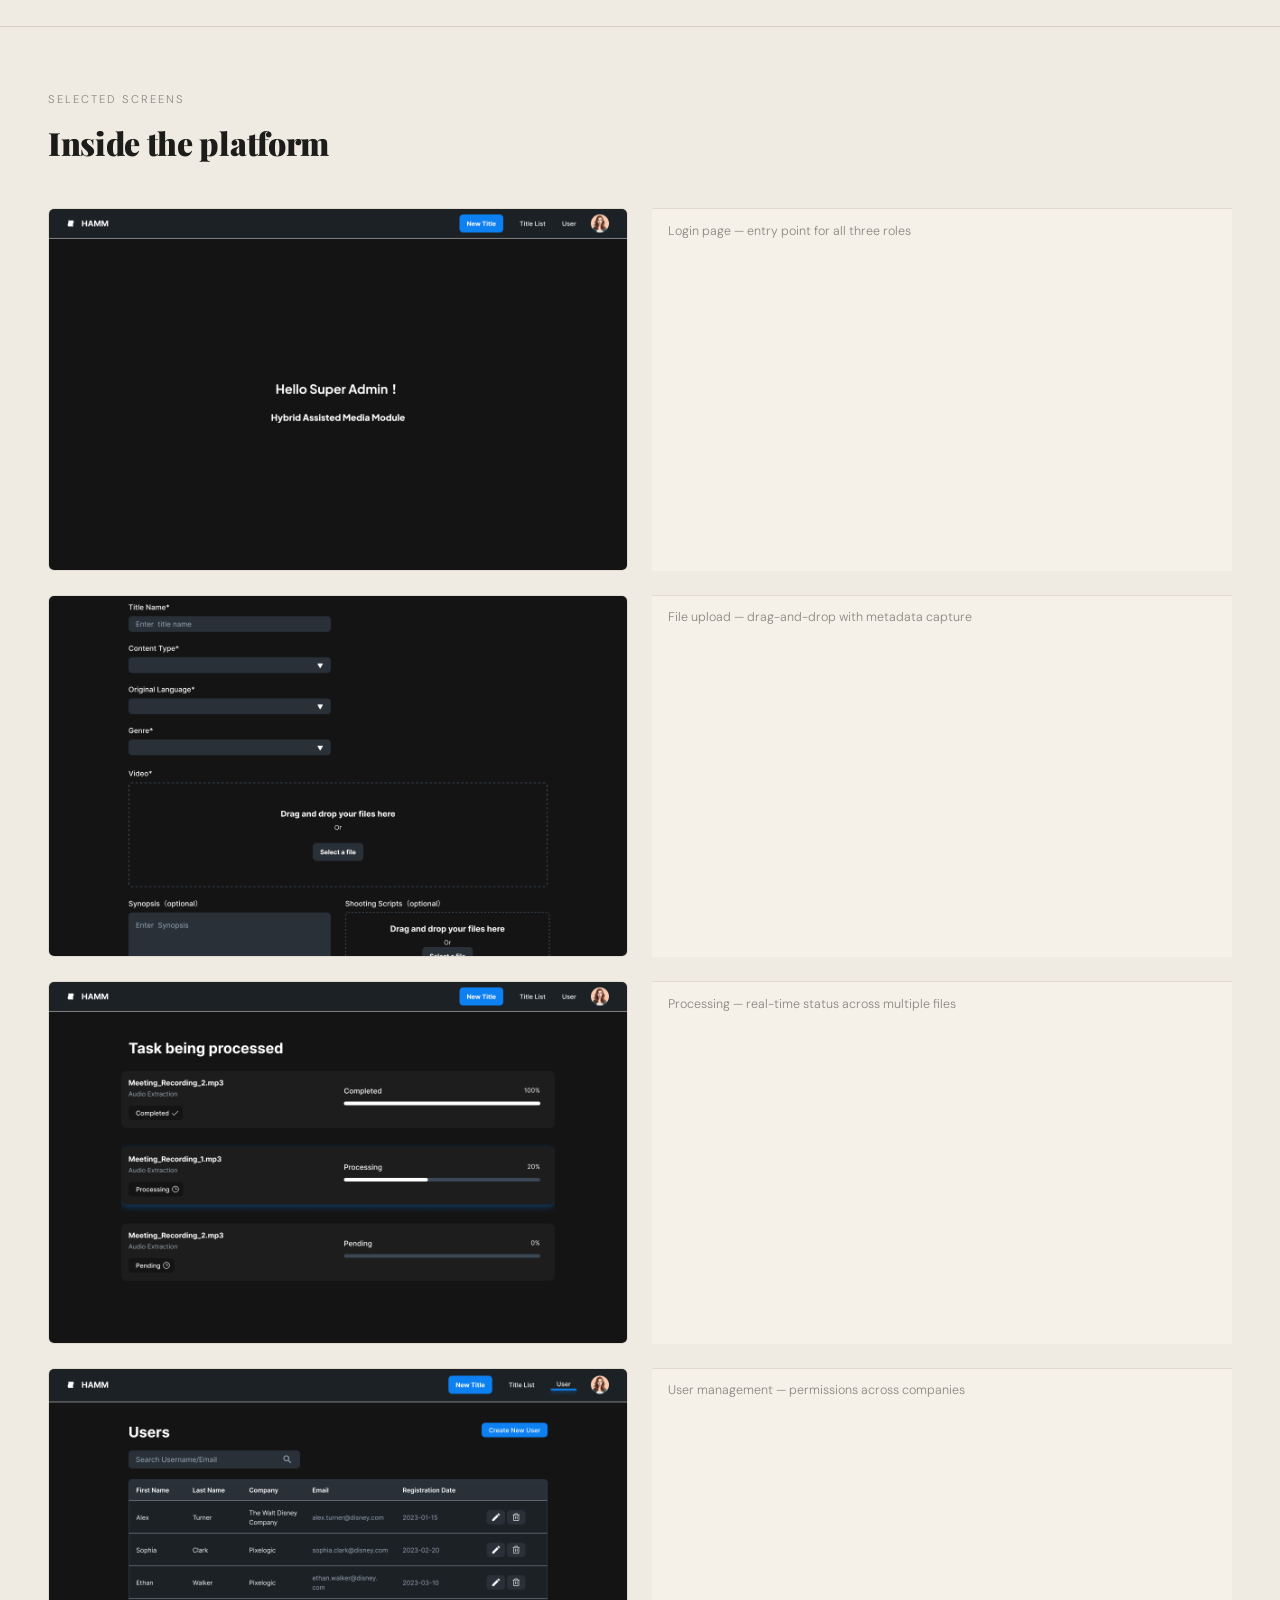
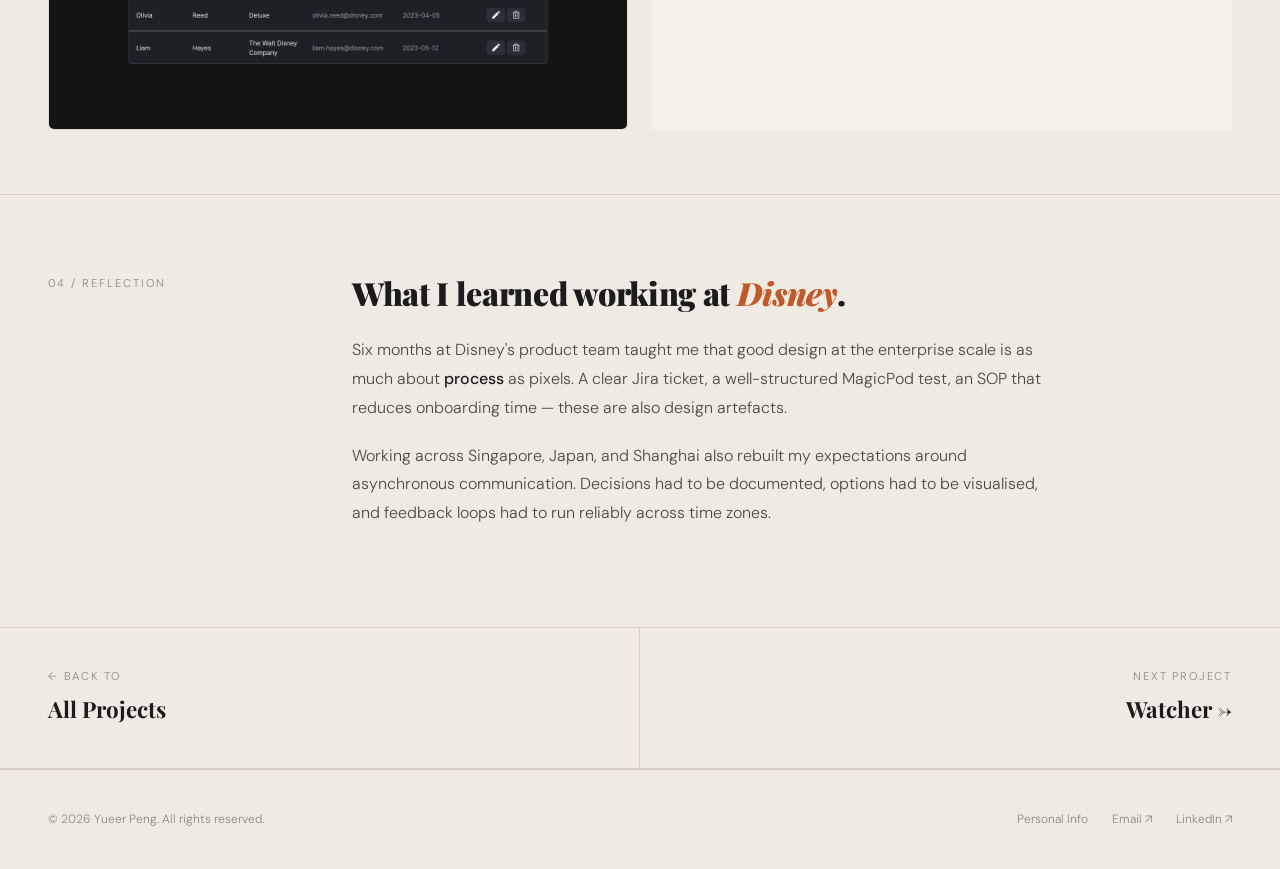
==== commit 3c3f9650: "hamm.html" ====
--- a/hamm.html
+++ b/hamm.html
@@ -455,7 +455,7 @@
     An internal B2B platform for media localisation. Designed for Walt Disney's
     production partners — including The Walt Disney Company, Pixelogic, and Deluxe —
     to manage video file uploads, AI-assisted subtitle processing, and multi-role
-    review workflows in a single dark-mode interface.
+    review workflows.
   </p>
 </section>
 
@@ -496,7 +496,7 @@
       HAMM consolidates the pipeline: a producer uploads a video, the AI subtitle engine
       processes it, multiple roles (Super Admin, Disney Production, Production Company)
       review and approve at their respective stages, and final assets are downloaded —
-      all within one dark-mode workspace.
+      all within one workspace.
     </p>
 
     <div class="callout-box">
@@ -516,11 +516,8 @@
     </p>
     <ul>
       <li>UI design for new web product features — translating PM requirements into Figma flows and components.</li>
-      <li>Project management of B-end product development, updates, and release testing using Airtable + Teams.</li>
       <li>Coordinating Jira ticket development requirements with full-stack engineers.</li>
       <li>Functional testing, annotation, and data analysis for the AI Subtitle product.</li>
-      <li>Leading MagicPod automated testing item structure and process build, syncing with Singapore & Japan teams.</li>
-      <li>Authoring SOPs and onboarding users to new functionality.</li>
     </ul>
   </div>
 </section>
@@ -547,11 +544,11 @@
       (<strong>#2C5DFF</strong>) for primary actions.
     </p>
 
-    <h3>Quality through automation</h3>
-    <p>
-      Beyond design, I led the structuring of MagicPod automated test cases. Translating QA
-      patterns into reusable scenarios meant new releases could be validated against a
-      consistent baseline — saving manual cycles and surfacing regressions earlier.
+    <h3>Testing</h3>
+    <p>
+      My responsibilities include manually annotating the letters translated by the platform's 
+      AI and the translation quality and error rate are calculated to comprehensively assess 
+      the feasibility of the product's functions.
     </p>
   </div>
 </section>
@@ -622,4 +619,4 @@
 </footer>
 
 </body>
-</html>+</html>
